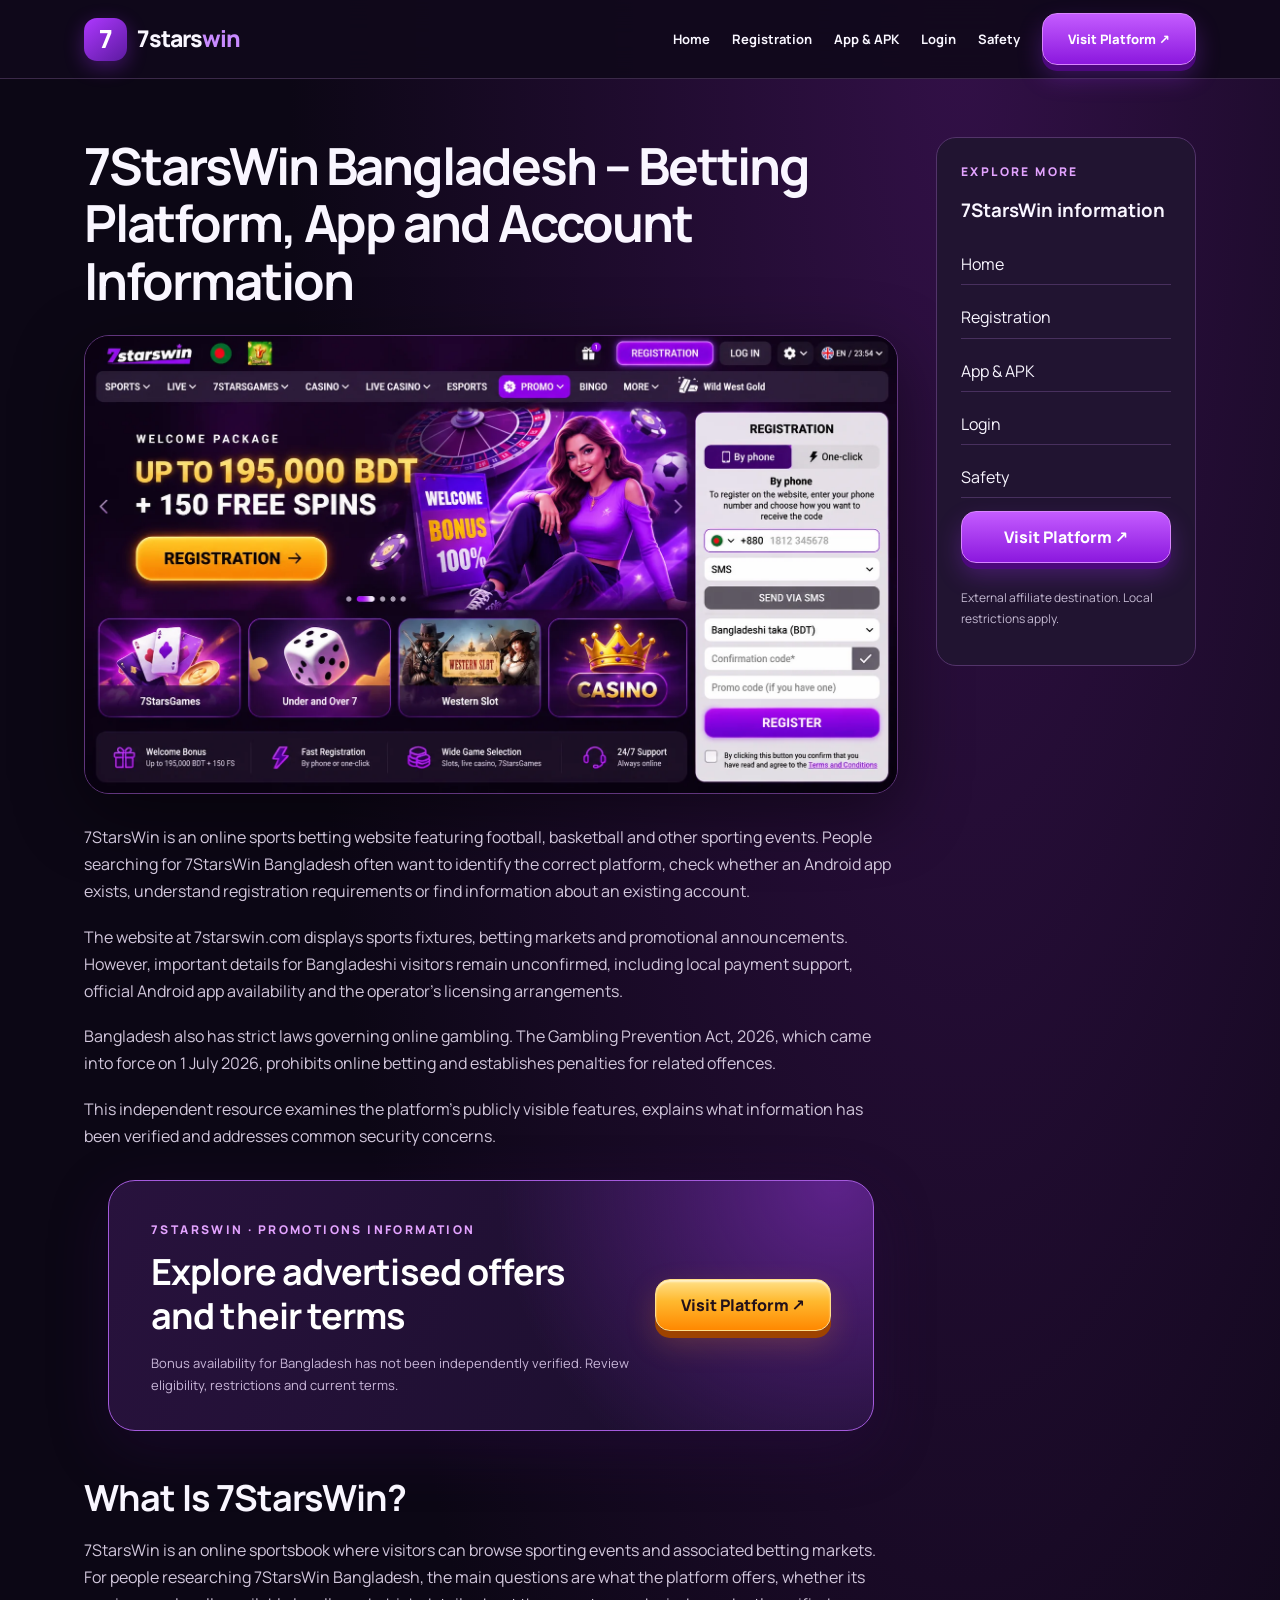
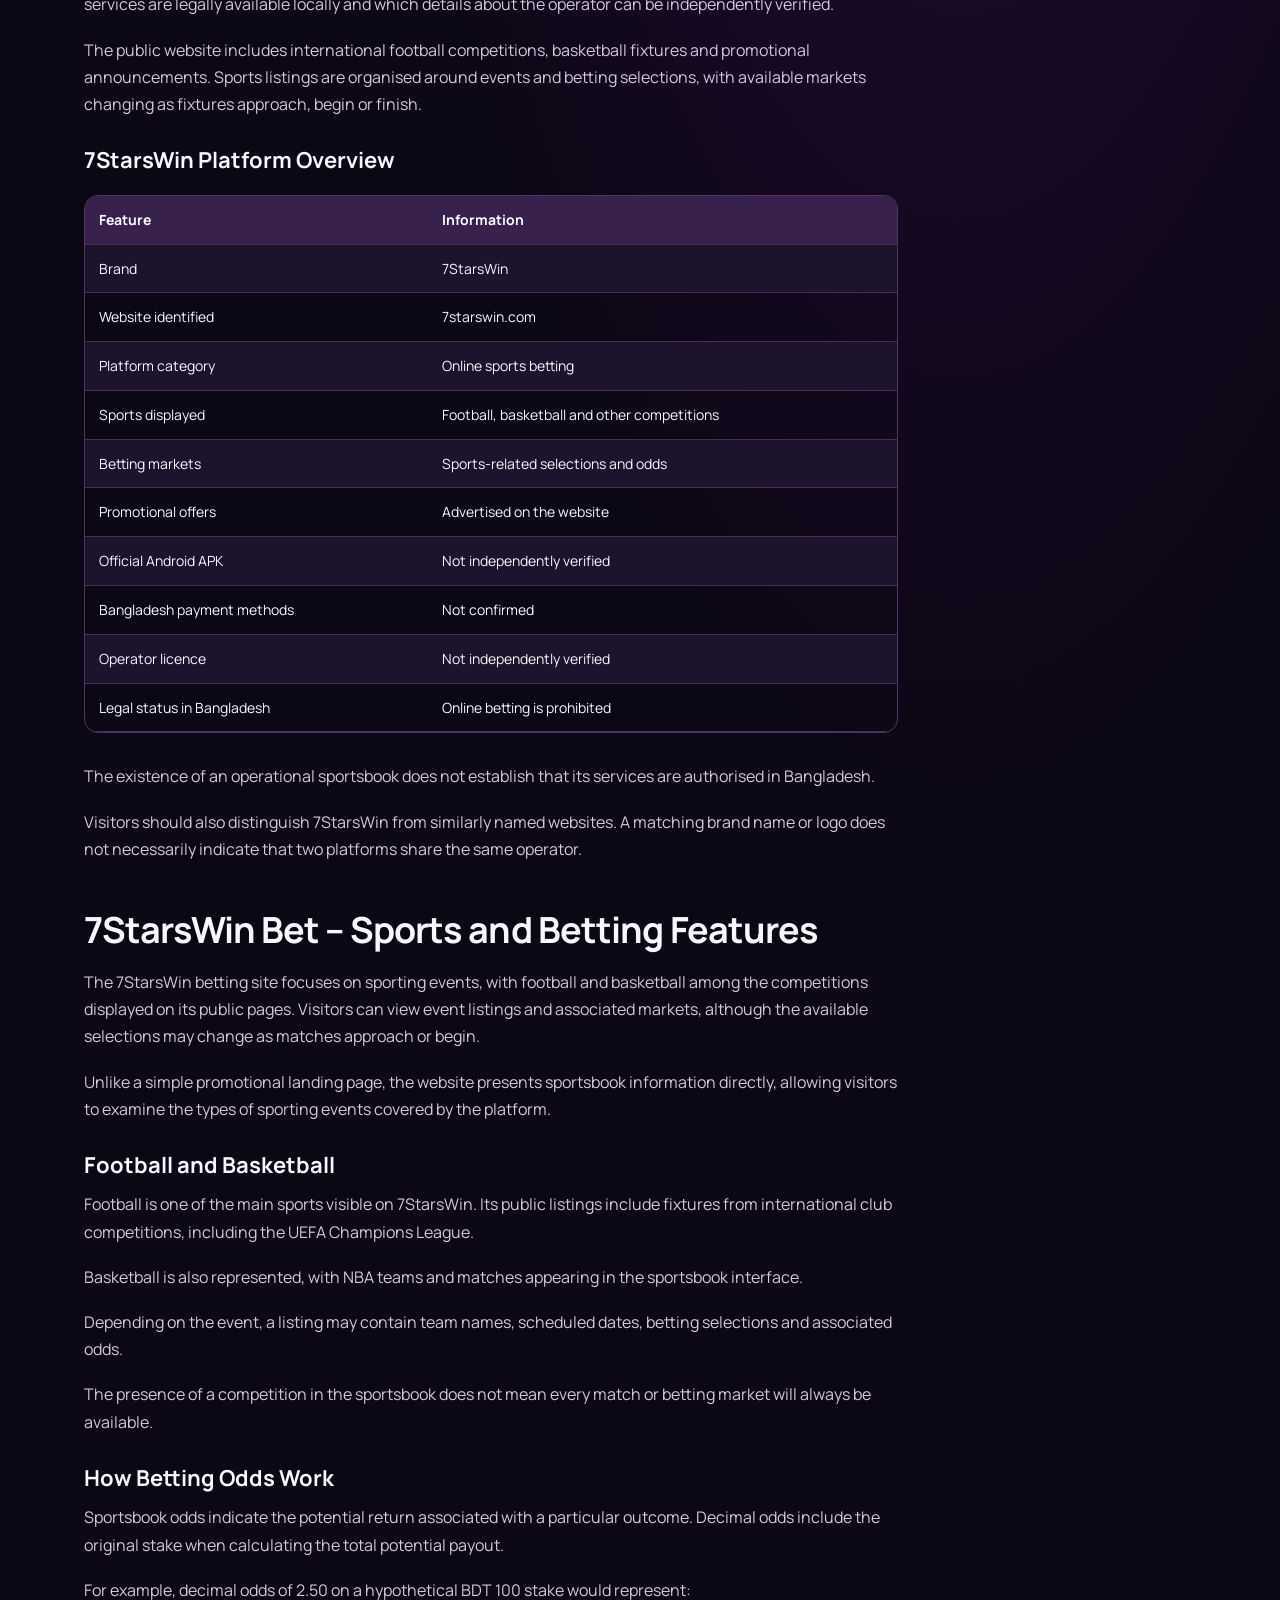
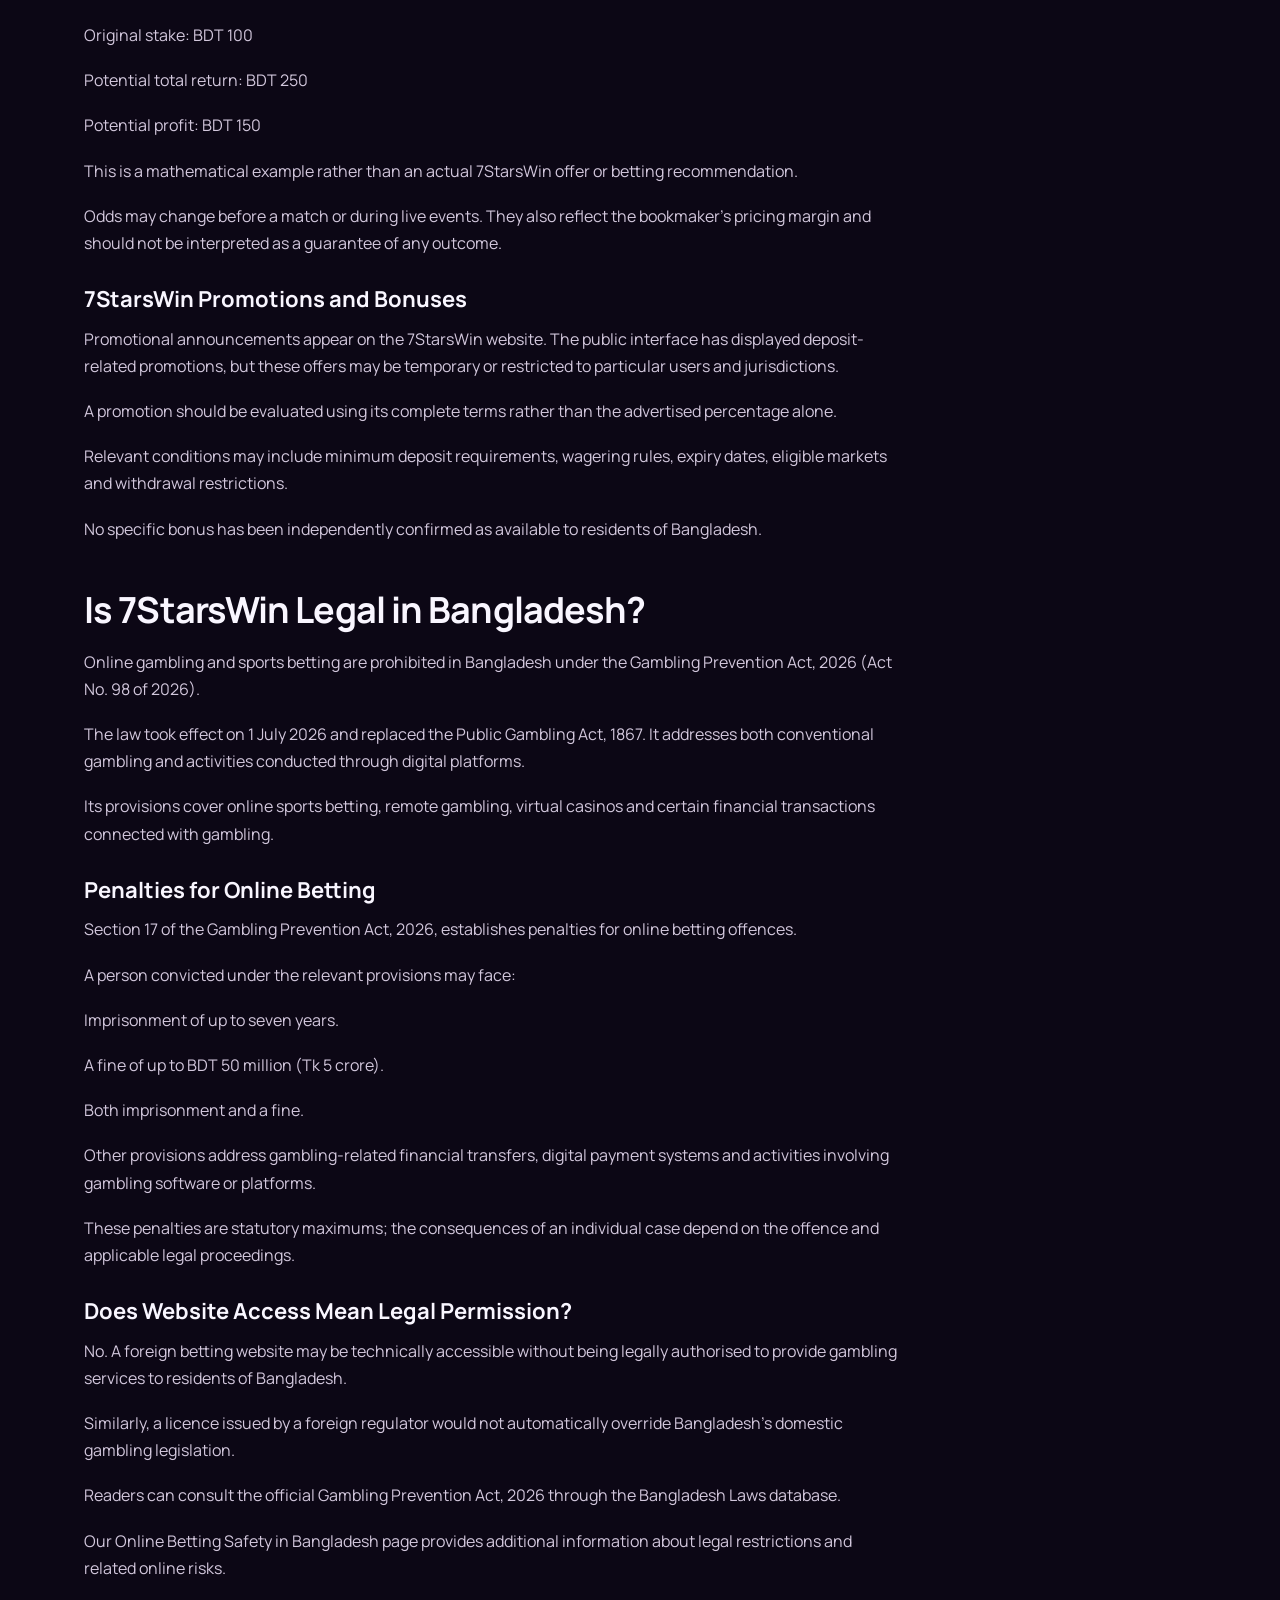
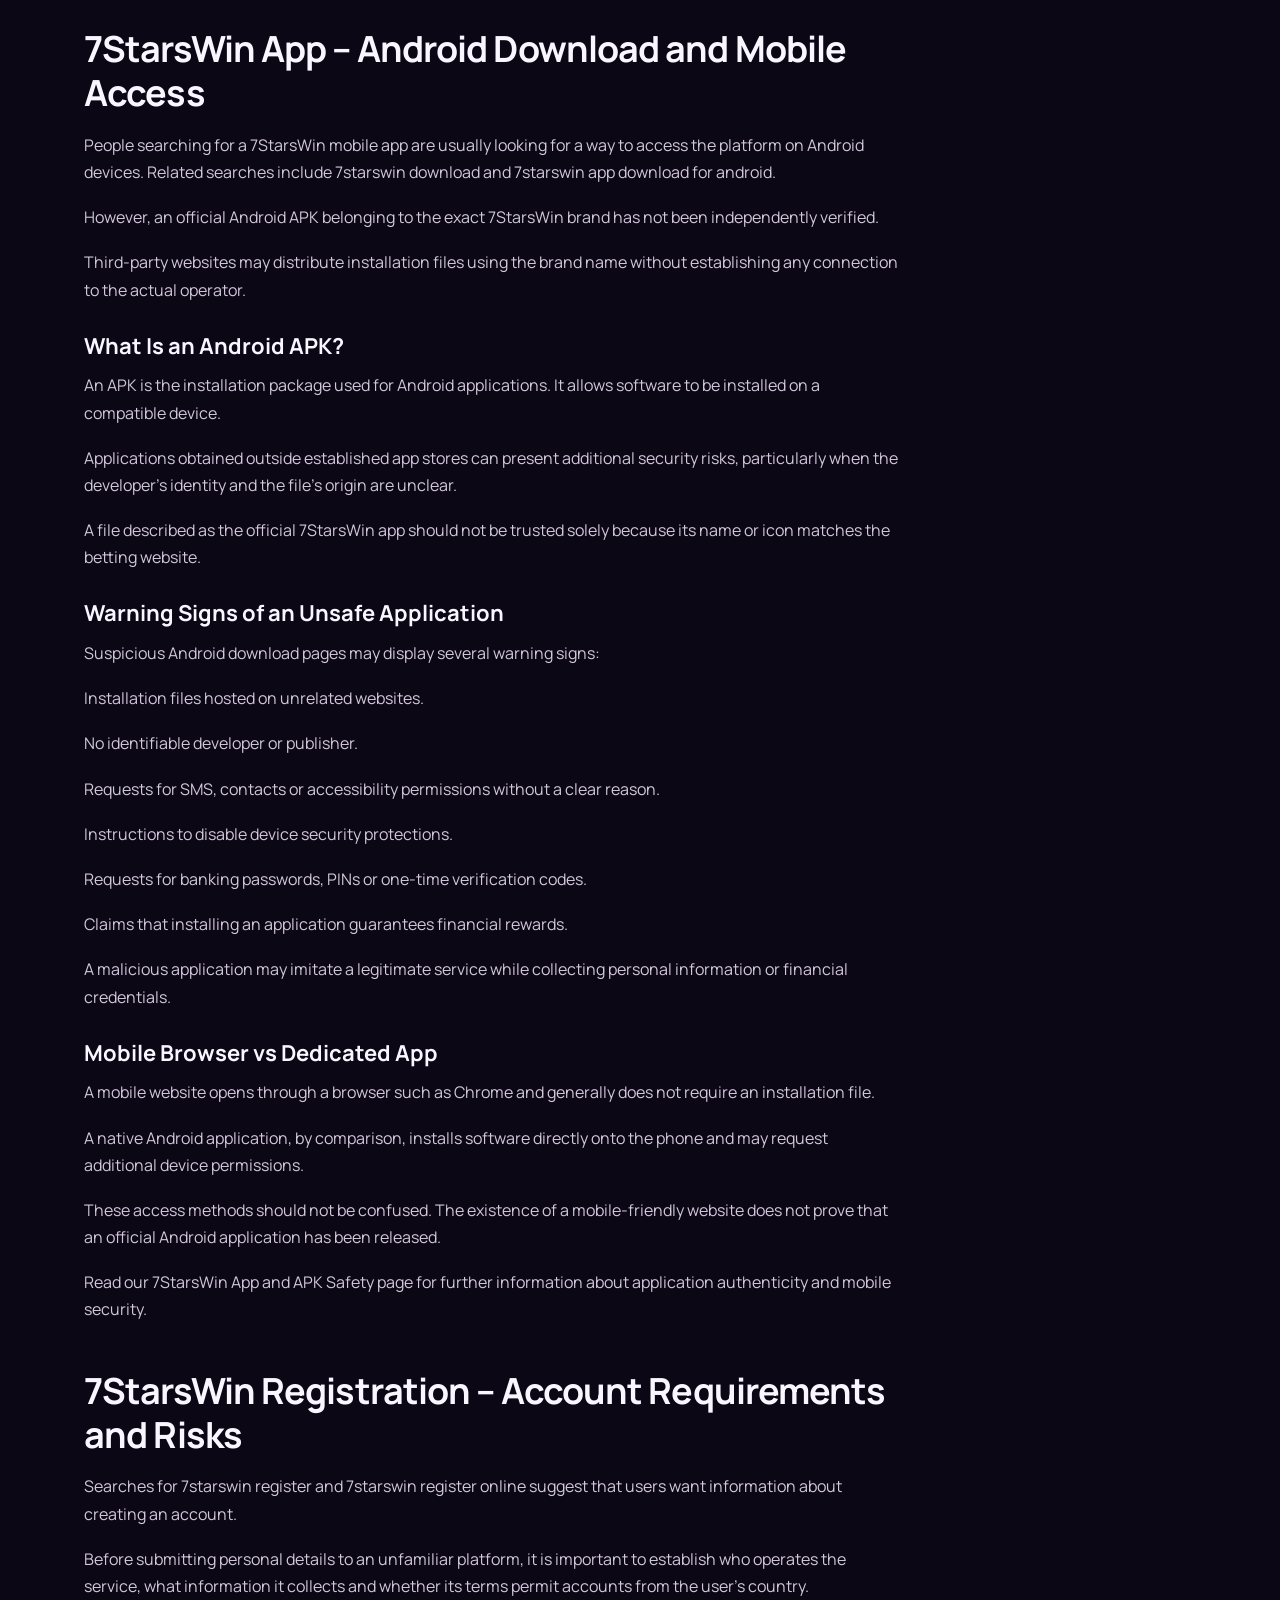
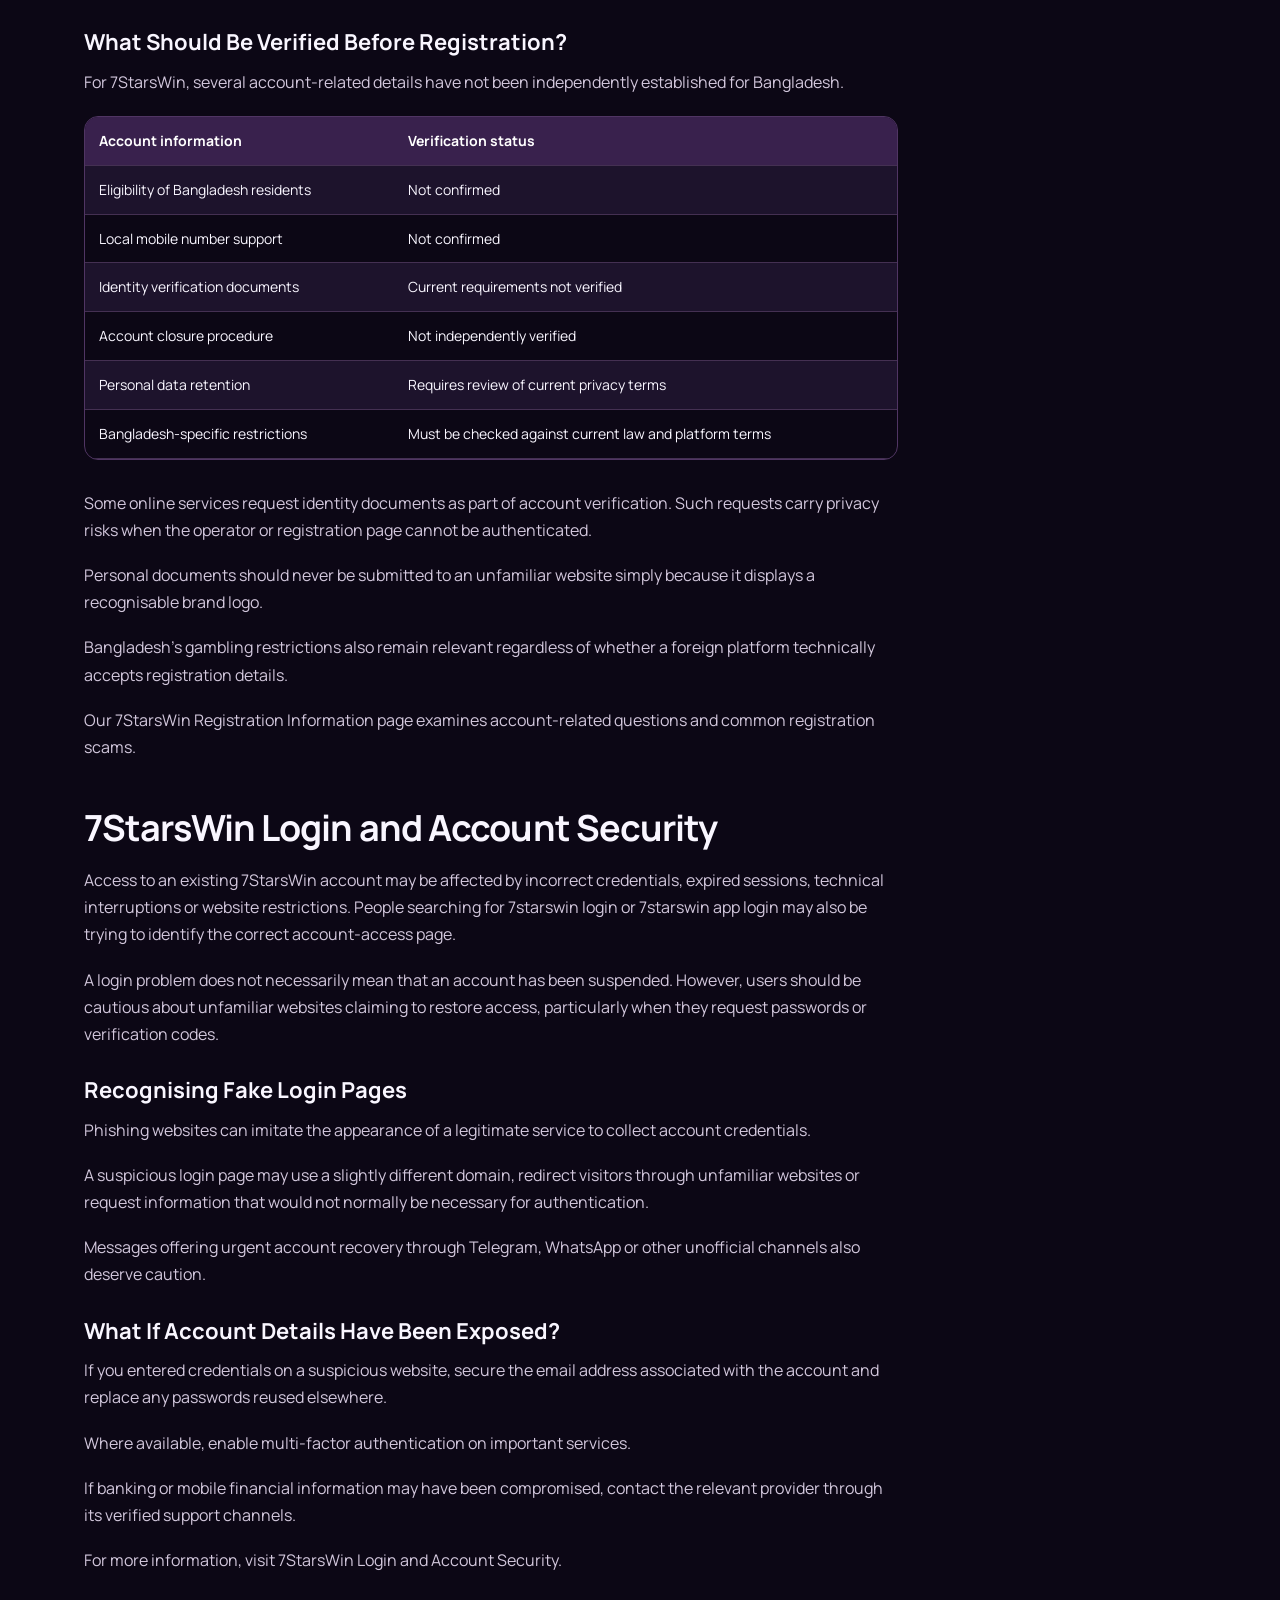
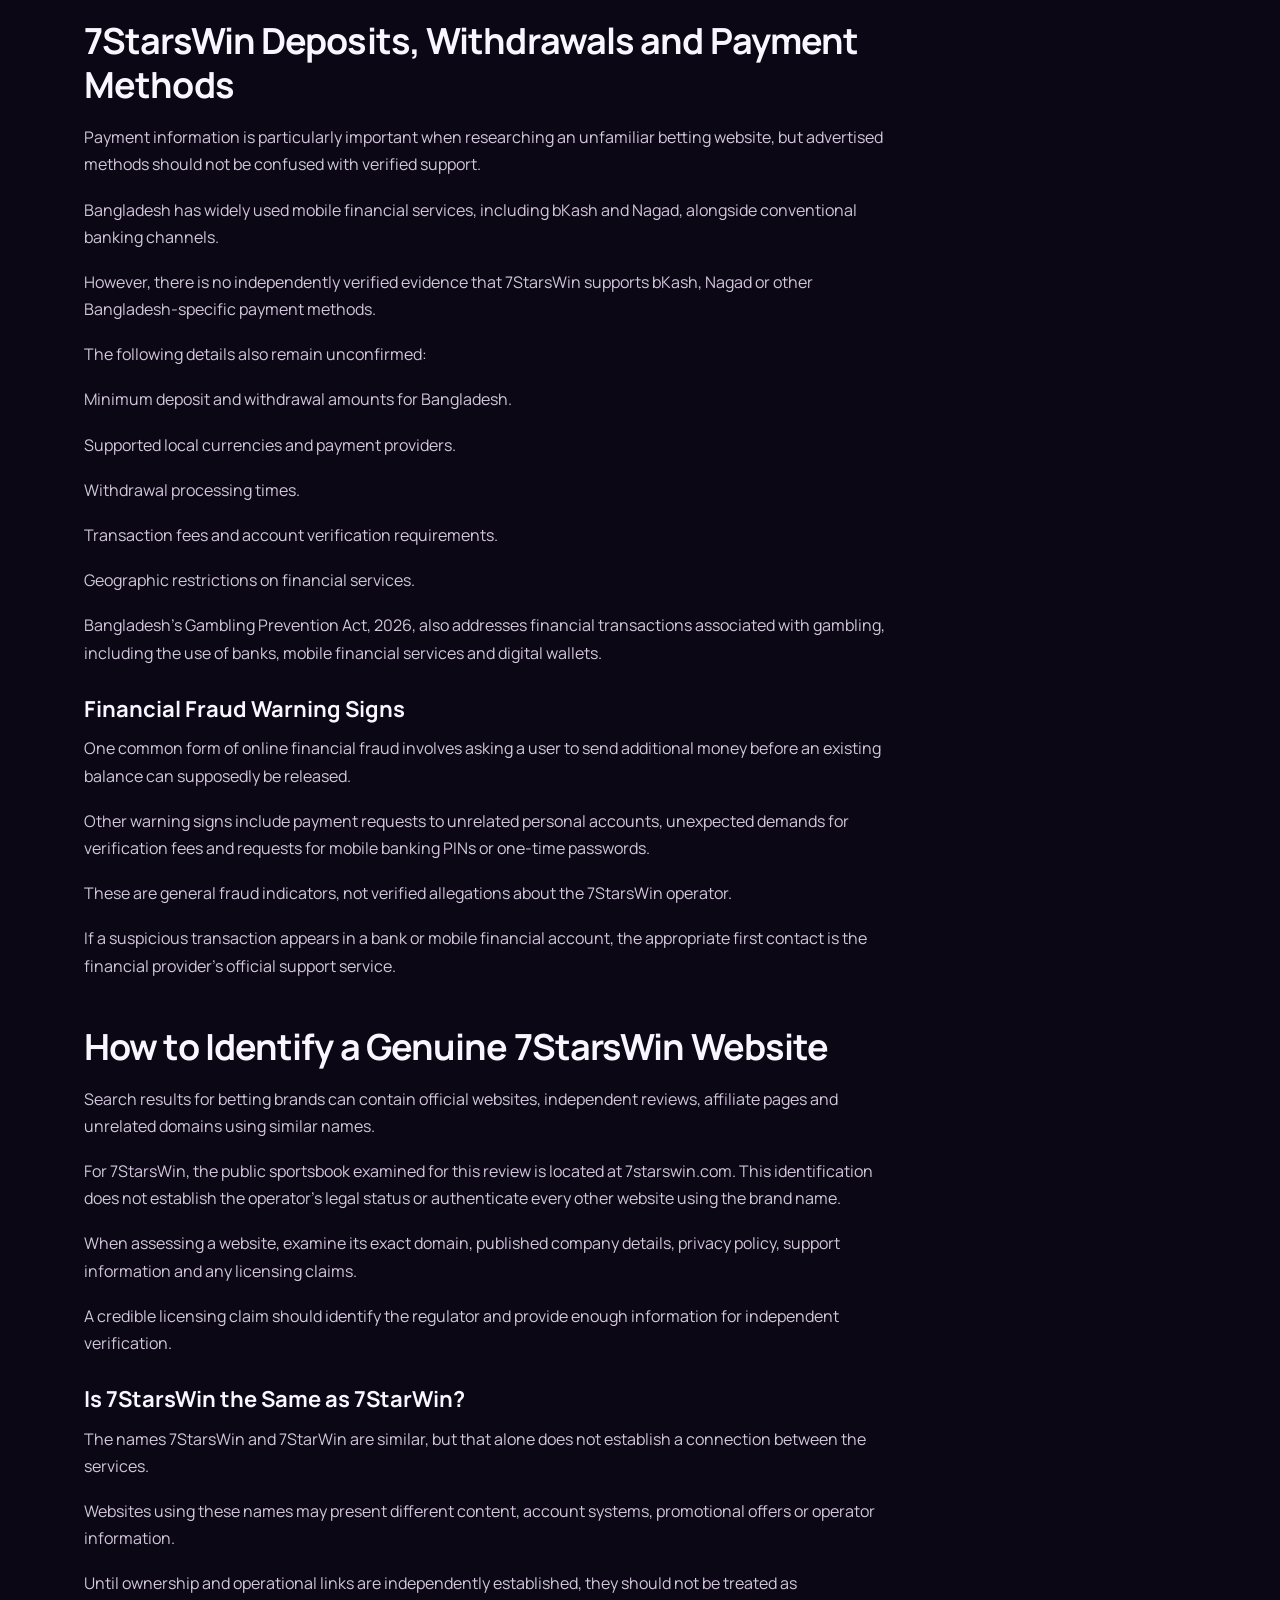
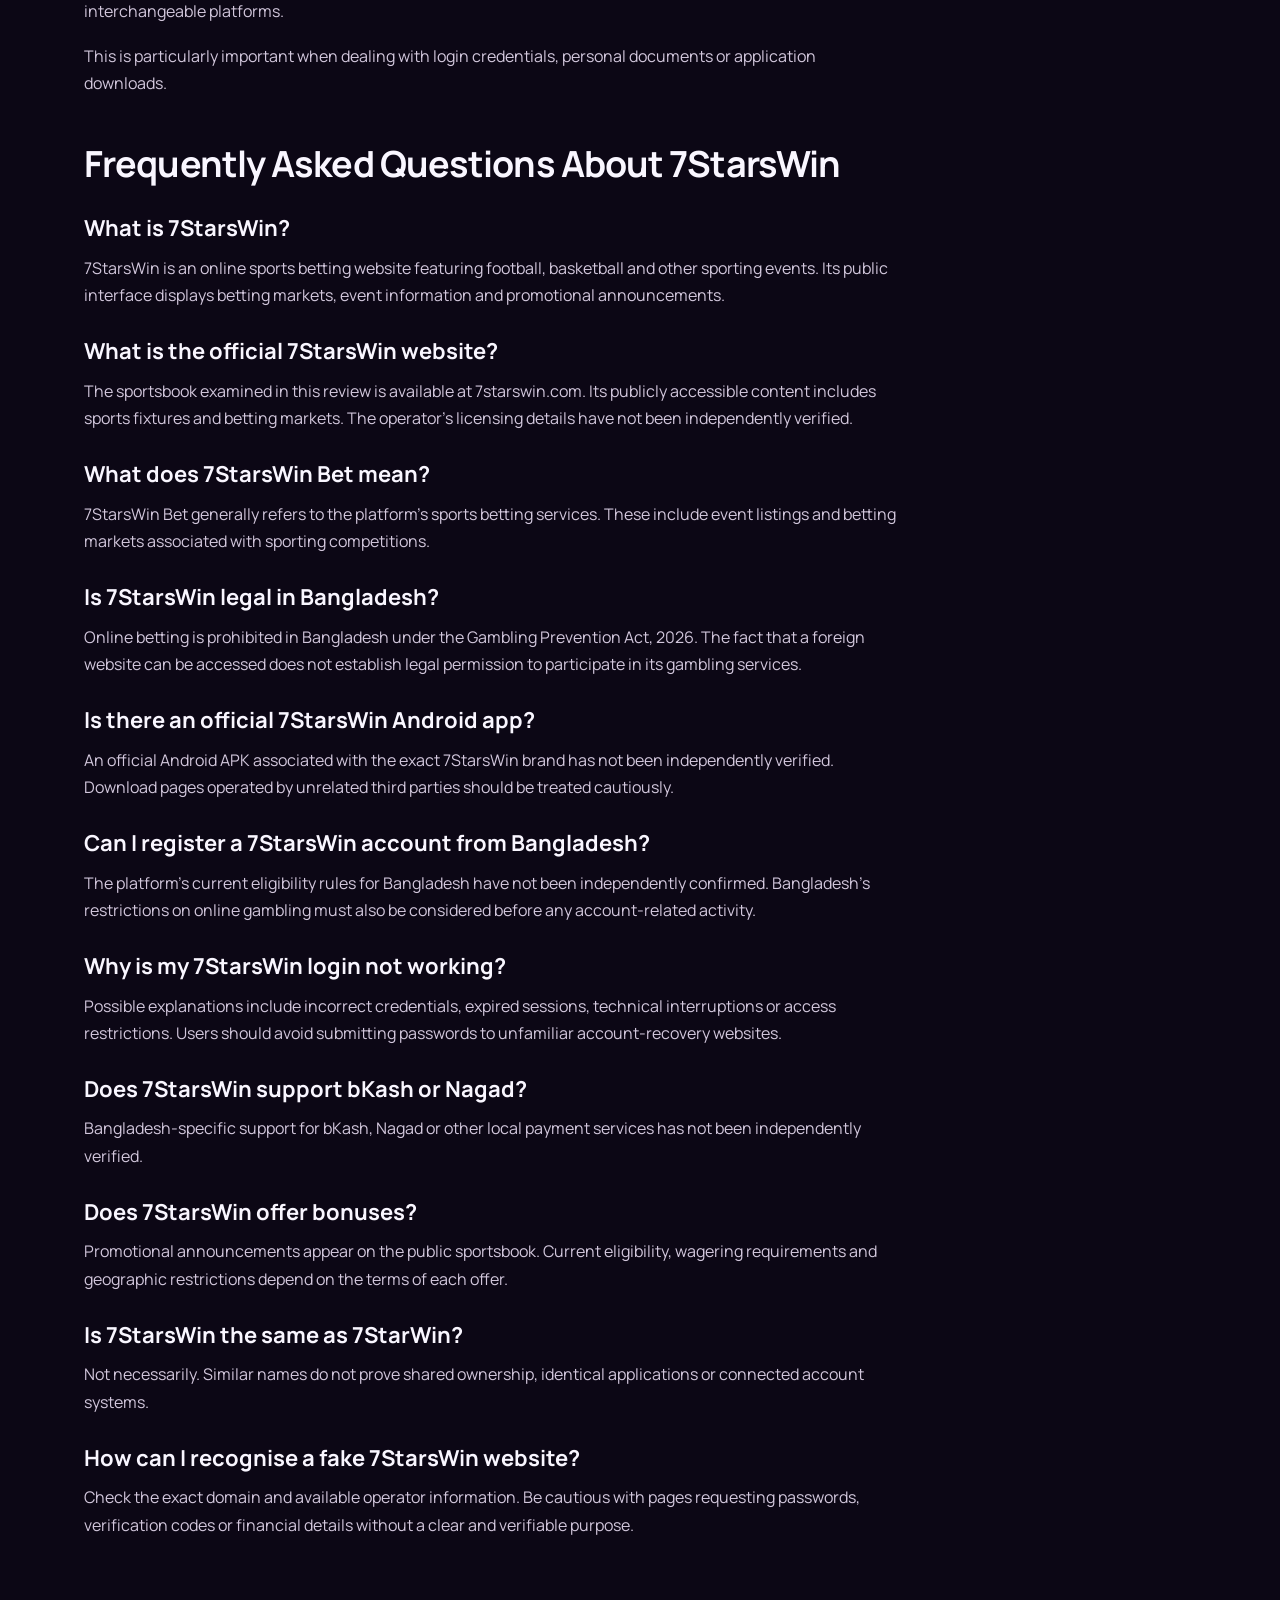
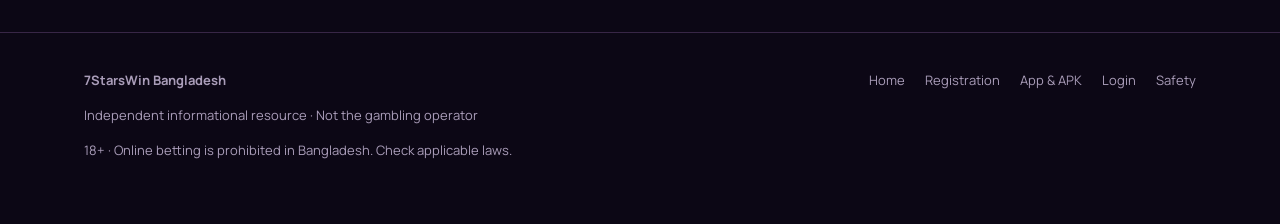
==== index.html @ 56fdc1f8 "Initial deploy 7stars-win.org" ====
<!DOCTYPE html>
<html lang="en-BD"><head><meta charset="utf-8"/><meta content="width=device-width, initial-scale=1" name="viewport"/><title>7StarsWin Bangladesh – Betting Site, App, Login &amp; Safety</title><meta content="Explore 7StarsWin Bangladesh: sports betting features, Android app information, registration, login security, payment questions and local gambling laws." name="description"/><meta content="0uFd1ElsjOmUGyEy8n8kmBEcoYsldbgc4CepQYdx-HI" name="google-site-verification"/><link href="https://7stars-win.org/" rel="canonical"/><meta content="7StarsWin Bangladesh – Betting Site, App, Login &amp; Safety" property="og:title"/><meta content="Explore 7StarsWin Bangladesh: sports betting features, Android app information, registration, login security, payment questions and local gambling laws." property="og:description"/><meta content="https://7stars-win.org/" property="og:url"/><meta content="website" property="og:type"/><meta content="#130a20" name="theme-color"/><link href="/assets/favicon.svg" rel="icon" type="image/svg+xml"/><link href="/assets/styles.css" rel="stylesheet"/><script defer="" src="/assets/app.js"></script></head><body><header class="site-header"><div class="wrap nav"><a aria-label="7StarsWin Bangladesh home" class="brand" href="/"><span class="brand-mark">7</span><span>7stars<span>win</span></span></a><button aria-expanded="false" aria-label="Open navigation" class="menu-toggle" type="button">☰</button><nav aria-label="Main navigation" class="navlinks"><a href="/">Home</a><a href="/register/">Registration</a><a href="/app/">App &amp; APK</a><a href="/login/">Login</a><a href="/safety/">Safety</a><a class="btn btn-purple" href="/visit-7stars/" rel="nofollow sponsored">Visit Platform ↗</a></nav></div></header><main><div class="wrap article-layout"><article class="article-content"><h1>7StarsWin Bangladesh – Betting Platform, App and Account Information</h1><figure class="preview article-preview"><img alt="7StarsWin sportsbook interface with game categories and Bangladesh registration panel" loading="lazy" src="/assets/platform-preview.webp"/></figure><p>7StarsWin is an online sports betting website featuring football, basketball and other sporting events. People searching for 7StarsWin Bangladesh often want to identify the correct platform, check whether an Android app exists, understand registration requirements or find information about an existing account.</p><p>The website at 7starswin.com displays sports fixtures, betting markets and promotional announcements. However, important details for Bangladeshi visitors remain unconfirmed, including local payment support, official Android app availability and the operator's licensing arrangements.</p><p>Bangladesh also has strict laws governing online gambling. The Gambling Prevention Act, 2026, which came into force on 1 July 2026, prohibits online betting and establishes penalties for related offences.</p><p>This independent resource examines the platform's publicly visible features, explains what information has been verified and addresses common security concerns.</p><section class="wrap"><div class="bonus"><div class="bonus-grid"><div><span class="eyebrow">7StarsWin · Promotions information</span><h2>Explore advertised offers and their terms</h2><p class="small">Bonus availability for Bangladesh has not been independently verified. Review eligibility, restrictions and current terms.</p></div><a class="btn" href="/visit-7stars/" rel="nofollow sponsored">Visit Platform ↗</a></div></div></section><h2>What Is 7StarsWin?</h2><p>7StarsWin is an online sportsbook where visitors can browse sporting events and associated betting markets. For people researching 7StarsWin Bangladesh, the main questions are what the platform offers, whether its services are legally available locally and which details about the operator can be independently verified.</p><p>The public website includes international football competitions, basketball fixtures and promotional announcements. Sports listings are organised around events and betting selections, with available markets changing as fixtures approach, begin or finish.</p><h3>7StarsWin Platform Overview</h3><div class="table-scroll"><table><tr><th>Feature</th><th>Information</th></tr><tr><td>Brand</td><td>7StarsWin</td></tr><tr><td>Website identified</td><td>7starswin.com</td></tr><tr><td>Platform category</td><td>Online sports betting</td></tr><tr><td>Sports displayed</td><td>Football, basketball and other competitions</td></tr><tr><td>Betting markets</td><td>Sports-related selections and odds</td></tr><tr><td>Promotional offers</td><td>Advertised on the website</td></tr><tr><td>Official Android APK</td><td>Not independently verified</td></tr><tr><td>Bangladesh payment methods</td><td>Not confirmed</td></tr><tr><td>Operator licence</td><td>Not independently verified</td></tr><tr><td>Legal status in Bangladesh</td><td>Online betting is prohibited</td></tr></table></div><p>The existence of an operational sportsbook does not establish that its services are authorised in Bangladesh.</p><p>Visitors should also distinguish 7StarsWin from similarly named websites. A matching brand name or logo does not necessarily indicate that two platforms share the same operator.</p><h2>7StarsWin Bet – Sports and Betting Features</h2><p>The 7StarsWin betting site focuses on sporting events, with football and basketball among the competitions displayed on its public pages. Visitors can view event listings and associated markets, although the available selections may change as matches approach or begin.</p><p>Unlike a simple promotional landing page, the website presents sportsbook information directly, allowing visitors to examine the types of sporting events covered by the platform.</p><h3>Football and Basketball</h3><p>Football is one of the main sports visible on 7StarsWin. Its public listings include fixtures from international club competitions, including the UEFA Champions League.</p><p>Basketball is also represented, with NBA teams and matches appearing in the sportsbook interface.</p><p>Depending on the event, a listing may contain team names, scheduled dates, betting selections and associated odds.</p><p>The presence of a competition in the sportsbook does not mean every match or betting market will always be available.</p><h3>How Betting Odds Work</h3><p>Sportsbook odds indicate the potential return associated with a particular outcome. Decimal odds include the original stake when calculating the total potential payout.</p><p>For example, decimal odds of 2.50 on a hypothetical BDT 100 stake would represent:</p><p>Original stake: BDT 100</p><p>Potential total return: BDT 250</p><p>Potential profit: BDT 150</p><p>This is a mathematical example rather than an actual 7StarsWin offer or betting recommendation.</p><p>Odds may change before a match or during live events. They also reflect the bookmaker's pricing margin and should not be interpreted as a guarantee of any outcome.</p><h3>7StarsWin Promotions and Bonuses</h3><p>Promotional announcements appear on the 7StarsWin website. The public interface has displayed deposit-related promotions, but these offers may be temporary or restricted to particular users and jurisdictions.</p><p>A promotion should be evaluated using its complete terms rather than the advertised percentage alone.</p><p>Relevant conditions may include minimum deposit requirements, wagering rules, expiry dates, eligible markets and withdrawal restrictions.</p><p>No specific bonus has been independently confirmed as available to residents of Bangladesh.</p><h2>Is 7StarsWin Legal in Bangladesh?</h2><p>Online gambling and sports betting are prohibited in Bangladesh under the Gambling Prevention Act, 2026 (Act No. 98 of 2026).</p><p>The law took effect on 1 July 2026 and replaced the Public Gambling Act, 1867. It addresses both conventional gambling and activities conducted through digital platforms.</p><p>Its provisions cover online sports betting, remote gambling, virtual casinos and certain financial transactions connected with gambling.</p><h3>Penalties for Online Betting</h3><p>Section 17 of the Gambling Prevention Act, 2026, establishes penalties for online betting offences.</p><p>A person convicted under the relevant provisions may face:</p><p>Imprisonment of up to seven years.</p><p>A fine of up to BDT 50 million (Tk 5 crore).</p><p>Both imprisonment and a fine.</p><p>Other provisions address gambling-related financial transfers, digital payment systems and activities involving gambling software or platforms.</p><p>These penalties are statutory maximums; the consequences of an individual case depend on the offence and applicable legal proceedings.</p><h3>Does Website Access Mean Legal Permission?</h3><p>No. A foreign betting website may be technically accessible without being legally authorised to provide gambling services to residents of Bangladesh.</p><p>Similarly, a licence issued by a foreign regulator would not automatically override Bangladesh's domestic gambling legislation.</p><p>Readers can consult the official Gambling Prevention Act, 2026 through the Bangladesh Laws database.</p><p>Our Online Betting Safety in Bangladesh page provides additional information about legal restrictions and related online risks.</p><h2>7StarsWin App – Android Download and Mobile Access</h2><p>People searching for a 7StarsWin mobile app are usually looking for a way to access the platform on Android devices. Related searches include 7starswin download and 7starswin app download for android.</p><p>However, an official Android APK belonging to the exact 7StarsWin brand has not been independently verified.</p><p>Third-party websites may distribute installation files using the brand name without establishing any connection to the actual operator.</p><h3>What Is an Android APK?</h3><p>An APK is the installation package used for Android applications. It allows software to be installed on a compatible device.</p><p>Applications obtained outside established app stores can present additional security risks, particularly when the developer's identity and the file's origin are unclear.</p><p>A file described as the official 7StarsWin app should not be trusted solely because its name or icon matches the betting website.</p><h3>Warning Signs of an Unsafe Application</h3><p>Suspicious Android download pages may display several warning signs:</p><p>Installation files hosted on unrelated websites.</p><p>No identifiable developer or publisher.</p><p>Requests for SMS, contacts or accessibility permissions without a clear reason.</p><p>Instructions to disable device security protections.</p><p>Requests for banking passwords, PINs or one-time verification codes.</p><p>Claims that installing an application guarantees financial rewards.</p><p>A malicious application may imitate a legitimate service while collecting personal information or financial credentials.</p><h3>Mobile Browser vs Dedicated App</h3><p>A mobile website opens through a browser such as Chrome and generally does not require an installation file.</p><p>A native Android application, by comparison, installs software directly onto the phone and may request additional device permissions.</p><p>These access methods should not be confused. The existence of a mobile-friendly website does not prove that an official Android application has been released.</p><p>Read our 7StarsWin App and APK Safety page for further information about application authenticity and mobile security.</p><h2>7StarsWin Registration – Account Requirements and Risks</h2><p>Searches for 7starswin register and 7starswin register online suggest that users want information about creating an account.</p><p>Before submitting personal details to an unfamiliar platform, it is important to establish who operates the service, what information it collects and whether its terms permit accounts from the user's country.</p><h3>What Should Be Verified Before Registration?</h3><p>For 7StarsWin, several account-related details have not been independently established for Bangladesh.</p><div class="table-scroll"><table><tr><th>Account information</th><th>Verification status</th></tr><tr><td>Eligibility of Bangladesh residents</td><td>Not confirmed</td></tr><tr><td>Local mobile number support</td><td>Not confirmed</td></tr><tr><td>Identity verification documents</td><td>Current requirements not verified</td></tr><tr><td>Account closure procedure</td><td>Not independently verified</td></tr><tr><td>Personal data retention</td><td>Requires review of current privacy terms</td></tr><tr><td>Bangladesh-specific restrictions</td><td>Must be checked against current law and platform terms</td></tr></table></div><p>Some online services request identity documents as part of account verification. Such requests carry privacy risks when the operator or registration page cannot be authenticated.</p><p>Personal documents should never be submitted to an unfamiliar website simply because it displays a recognisable brand logo.</p><p>Bangladesh's gambling restrictions also remain relevant regardless of whether a foreign platform technically accepts registration details.</p><p>Our 7StarsWin Registration Information page examines account-related questions and common registration scams.</p><h2>7StarsWin Login and Account Security</h2><p>Access to an existing 7StarsWin account may be affected by incorrect credentials, expired sessions, technical interruptions or website restrictions. People searching for 7starswin login or 7starswin app login may also be trying to identify the correct account-access page.</p><p>A login problem does not necessarily mean that an account has been suspended. However, users should be cautious about unfamiliar websites claiming to restore access, particularly when they request passwords or verification codes.</p><h3>Recognising Fake Login Pages</h3><p>Phishing websites can imitate the appearance of a legitimate service to collect account credentials.</p><p>A suspicious login page may use a slightly different domain, redirect visitors through unfamiliar websites or request information that would not normally be necessary for authentication.</p><p>Messages offering urgent account recovery through Telegram, WhatsApp or other unofficial channels also deserve caution.</p><h3>What If Account Details Have Been Exposed?</h3><p>If you entered credentials on a suspicious website, secure the email address associated with the account and replace any passwords reused elsewhere.</p><p>Where available, enable multi-factor authentication on important services.</p><p>If banking or mobile financial information may have been compromised, contact the relevant provider through its verified support channels.</p><p>For more information, visit 7StarsWin Login and Account Security.</p><h2>7StarsWin Deposits, Withdrawals and Payment Methods</h2><p>Payment information is particularly important when researching an unfamiliar betting website, but advertised methods should not be confused with verified support.</p><p>Bangladesh has widely used mobile financial services, including bKash and Nagad, alongside conventional banking channels.</p><p>However, there is no independently verified evidence that 7StarsWin supports bKash, Nagad or other Bangladesh-specific payment methods.</p><p>The following details also remain unconfirmed:</p><p>Minimum deposit and withdrawal amounts for Bangladesh.</p><p>Supported local currencies and payment providers.</p><p>Withdrawal processing times.</p><p>Transaction fees and account verification requirements.</p><p>Geographic restrictions on financial services.</p><p>Bangladesh's Gambling Prevention Act, 2026, also addresses financial transactions associated with gambling, including the use of banks, mobile financial services and digital wallets.</p><h3>Financial Fraud Warning Signs</h3><p>One common form of online financial fraud involves asking a user to send additional money before an existing balance can supposedly be released.</p><p>Other warning signs include payment requests to unrelated personal accounts, unexpected demands for verification fees and requests for mobile banking PINs or one-time passwords.</p><p>These are general fraud indicators, not verified allegations about the 7StarsWin operator.</p><p>If a suspicious transaction appears in a bank or mobile financial account, the appropriate first contact is the financial provider's official support service.</p><h2>How to Identify a Genuine 7StarsWin Website</h2><p>Search results for betting brands can contain official websites, independent reviews, affiliate pages and unrelated domains using similar names.</p><p>For 7StarsWin, the public sportsbook examined for this review is located at 7starswin.com. This identification does not establish the operator's legal status or authenticate every other website using the brand name.</p><p>When assessing a website, examine its exact domain, published company details, privacy policy, support information and any licensing claims.</p><p>A credible licensing claim should identify the regulator and provide enough information for independent verification.</p><h3>Is 7StarsWin the Same as 7StarWin?</h3><p>The names 7StarsWin and 7StarWin are similar, but that alone does not establish a connection between the services.</p><p>Websites using these names may present different content, account systems, promotional offers or operator information.</p><p>Until ownership and operational links are independently established, they should not be treated as interchangeable platforms.</p><p>This is particularly important when dealing with login credentials, personal documents or application downloads.</p><h2>Frequently Asked Questions About 7StarsWin</h2><h3>What is 7StarsWin?</h3><p>7StarsWin is an online sports betting website featuring football, basketball and other sporting events. Its public interface displays betting markets, event information and promotional announcements.</p><h3>What is the official 7StarsWin website?</h3><p>The sportsbook examined in this review is available at 7starswin.com. Its publicly accessible content includes sports fixtures and betting markets. The operator's licensing details have not been independently verified.</p><h3>What does 7StarsWin Bet mean?</h3><p>7StarsWin Bet generally refers to the platform's sports betting services. These include event listings and betting markets associated with sporting competitions.</p><h3>Is 7StarsWin legal in Bangladesh?</h3><p>Online betting is prohibited in Bangladesh under the Gambling Prevention Act, 2026. The fact that a foreign website can be accessed does not establish legal permission to participate in its gambling services.</p><h3>Is there an official 7StarsWin Android app?</h3><p>An official Android APK associated with the exact 7StarsWin brand has not been independently verified. Download pages operated by unrelated third parties should be treated cautiously.</p><h3>Can I register a 7StarsWin account from Bangladesh?</h3><p>The platform's current eligibility rules for Bangladesh have not been independently confirmed. Bangladesh's restrictions on online gambling must also be considered before any account-related activity.</p><h3>Why is my 7StarsWin login not working?</h3><p>Possible explanations include incorrect credentials, expired sessions, technical interruptions or access restrictions. Users should avoid submitting passwords to unfamiliar account-recovery websites.</p><h3>Does 7StarsWin support bKash or Nagad?</h3><p>Bangladesh-specific support for bKash, Nagad or other local payment services has not been independently verified.</p><h3>Does 7StarsWin offer bonuses?</h3><p>Promotional announcements appear on the public sportsbook. Current eligibility, wagering requirements and geographic restrictions depend on the terms of each offer.</p><h3>Is 7StarsWin the same as 7StarWin?</h3><p>Not necessarily. Similar names do not prove shared ownership, identical applications or connected account systems.</p><h3>How can I recognise a fake 7StarsWin website?</h3><p>Check the exact domain and available operator information. Be cautious with pages requesting passwords, verification codes or financial details without a clear and verifiable purpose.</p></article><aside class="article-aside"><span class="eyebrow">Explore more</span><h3>7StarsWin information</h3><a href="/">Home</a><a href="/register/">Registration</a><a href="/app/">App &amp; APK</a><a href="/login/">Login</a><a href="/safety/">Safety</a><a class="btn btn-purple" href="/visit-7stars/" rel="nofollow sponsored">Visit Platform ↗</a><p>External affiliate destination. Local restrictions apply.</p></aside></div></main><footer class="footer"><div class="wrap footer-flex"><div><strong>7StarsWin Bangladesh</strong><p>Independent informational resource · Not the gambling operator</p><p>18+ · Online betting is prohibited in Bangladesh. Check applicable laws.</p></div><nav aria-label="Footer navigation" class="footer-links"><a href="/">Home</a><a href="/register/">Registration</a><a href="/app/">App &amp; APK</a><a href="/login/">Login</a><a href="/safety/">Safety</a></nav></div></footer></body></html>
---- assets/styles.css ----
@import url('https://fonts.googleapis.com/css2?family=Manrope:wght@400;500;600;700;800&display=swap');
:root{color-scheme:dark;--bg:#0c0715;--panel:#1b112c;--panel2:#241638;--purple:#a531f5;--gold:#ffca65;--text:#f9f6ff;--muted:#c4b9d2;--line:#473159}*{box-sizing:border-box}html{scroll-behavior:smooth}body{margin:0;background:radial-gradient(ellipse 75% 30% at 75% 0,#321047 0,transparent 70%),var(--bg);color:var(--text);font:16px/1.7 Manrope,system-ui,sans-serif}a{color:inherit;text-decoration:none}img{max-width:100%;height:auto}button{font:inherit} .wrap{max-width:1160px;margin:auto;padding:0 24px}.site-header{position:sticky;top:0;z-index:30;background:#10091beF;backdrop-filter:blur(16px);border-bottom:1px solid #3b2949}.nav{display:flex;align-items:center;justify-content:space-between;gap:20px;min-height:78px}.brand{display:flex;align-items:center;gap:10px;font-weight:800;font-size:23px;letter-spacing:-1px}.brand-mark{display:grid;place-items:center;width:43px;height:43px;border-radius:13px;background:linear-gradient(140deg,#ae38ff,#5c1aa0);color:white;font-weight:900;font-size:25px;box-shadow:0 6px 20px #a42eff55}.brand span span{color:#c88aff}.navlinks{display:flex;align-items:center;gap:22px;font-weight:700;font-size:13px}.navlinks a:not(.btn):hover{color:#e2afff}.btn{display:inline-flex;align-items:center;justify-content:center;text-align:center;gap:10px;min-height:52px;padding:13px 25px;border-radius:15px;font-weight:800;line-height:1.25;border:1px solid #ffdf89;background:linear-gradient(180deg,#ffe18a 0%,#ffb92f 42%,#ff8800 100%);color:#23111a;box-shadow:0 7px 0 #9e4300,0 12px 30px #ff9b1b38,inset 0 2px 2px #fff8;transition:transform .15s,box-shadow .15s}.btn:hover{transform:translateY(-2px);box-shadow:0 9px 0 #9e4300,0 17px 34px #ff9b1b55}.btn:active{transform:translateY(4px);box-shadow:0 3px 0 #9e4300}.btn-purple{color:white;border-color:#d885ff;background:linear-gradient(180deg,#c45cff,#8b18de);box-shadow:0 6px 0 #4c087d,0 12px 25px #a735ff4a}.btn-purple:hover{box-shadow:0 8px 0 #4c087d,0 15px 30px #a735ff66}.menu-toggle{display:none;background:#29183b;border:1px solid #6d4784;color:white;border-radius:12px;padding:9px 15px}.hero{padding:70px 0 40px}.hero-grid{display:grid;grid-template-columns:1.06fr .94fr;gap:34px;align-items:center}.eyebrow{text-transform:uppercase;letter-spacing:.2em;font-size:12px;font-weight:800;color:#e3a3ff}.hero h1{font-size:clamp(42px,5vw,72px);line-height:1.09;letter-spacing:-.055em;margin:15px 0 24px}.gradient{background:linear-gradient(95deg,#f9b7ff,#d280ff,#ffd078);color:transparent;background-clip:text}.lead{color:#d5c9e0;font-size:18px;max-width:610px}.hero-actions{display:flex;gap:18px;align-items:center;flex-wrap:wrap;margin:30px 0}.hero-visual{position:relative;min-height:400px;border:1px solid #6a327d;border-radius:30px;overflow:hidden;background:radial-gradient(circle at 65% 40%,#9031d9,#291139 65%,#130a22);box-shadow:0 24px 90px #a629f024}.hero-visual:before{content:'✦';position:absolute;font-size:250px;line-height:1;color:#f1a8ff18;right:10px;top:0}.hero-art{position:absolute;inset:0;display:flex;align-items:center;justify-content:center;flex-direction:column;gap:15px;text-align:center}.hero-art .seven{font-size:170px;line-height:1;font-weight:900;color:#fff;text-shadow:10px 12px 0 #8624d4,0 0 50px #b93dff;transform:rotate(-9deg)}.hero-art .stars{color:#ffd57e;font-size:31px;letter-spacing:12px}.hero-art strong{font-size:28px}.pill{display:inline-block;border:1px solid #6e4587;background:#2d1942;border-radius:30px;padding:7px 15px;color:#e9c6ff;font-size:12px;font-weight:800}.section{padding:50px 0}.section h2{font-size:clamp(28px,3vw,42px);line-height:1.2;letter-spacing:-.035em;margin:0 0 16px}.section-intro{color:var(--muted);max-width:750px;margin-bottom:28px}.bonus{margin:18px auto 22px;border:1px solid #a45add;border-radius:27px;background:radial-gradient(circle at 95% 0,#5d228a 0,transparent 44%),linear-gradient(115deg,#28123d,#190e2b);padding:34px 42px;box-shadow:0 18px 60px #300d4e55}.bonus-grid{display:grid;grid-template-columns:1fr auto;gap:24px;align-items:center}.bonus h2{font-size:clamp(27px,3.5vw,46px);line-height:1.17;margin:8px 0}.bonus .small{color:#c9b7d9;font-size:13px;margin:14px 0 0}.gold{color:var(--gold)}.grid{display:grid;grid-template-columns:repeat(3,1fr);gap:20px}.card{background:linear-gradient(155deg,#251536,#160e26);border:1px solid #48305e;border-radius:22px;padding:25px;min-width:0}.card h3{font-size:21px;line-height:1.3;margin:12px 0}.card p{color:var(--muted);font-size:14px}.card .icon{display:grid;place-items:center;width:50px;height:50px;border-radius:15px;background:#47205d;font-size:25px}.card .link{font-size:13px;font-weight:800;color:#e5a8ff}.preview{border-radius:25px;overflow:hidden;border:1px solid #60357c;background:#160c20;box-shadow:0 20px 70px #0007}.preview img{display:block;width:100%;height:auto}.preview-caption{font-size:13px;color:#b9acc8;margin-top:12px}.two-col{display:grid;grid-template-columns:1fr 1fr;gap:32px;align-items:center}.steps{display:grid;gap:15px}.step{display:flex;gap:16px;align-items:start;border:1px solid #49305b;background:#211431;padding:17px;border-radius:17px}.num{display:grid;place-items:center;flex:none;width:35px;height:35px;border-radius:10px;background:#8c2be2;font-weight:800}.step p{margin:0;color:#d8cbe0}.step strong{color:white}.notice{padding:20px 24px;background:#1e142d;border:1px solid #4e3860;border-radius:17px;color:#cfc1db}.footer{border-top:1px solid #382646;padding:36px 0 50px;color:#aa9db9;font-size:13px}.footer-flex{display:flex;justify-content:space-between;gap:24px;flex-wrap:wrap}.footer-links{display:flex;gap:20px;flex-wrap:wrap}.page-hero{padding:75px 0 30px}.page-hero h1{font-size:clamp(35px,4vw,57px);line-height:1.12;margin:14px 0}.page-hero p{max-width:780px;color:#c9bdd5}.feature{padding:28px;background:#211431;border:1px solid #53346a;border-radius:20px}.feature h3{margin:0 0 12px}.feature p{color:var(--muted)}.spaced{margin-top:24px}.faq details{border:1px solid #4b315c;background:#1e132e;border-radius:15px;padding:17px 21px;margin:12px 0}.faq summary{font-weight:800;cursor:pointer}.faq p{color:#c8bbd4}.cta-row{margin-top:20px}.sr-only{position:absolute;width:1px;height:1px;overflow:hidden;clip:rect(0,0,0,0)}
@media(max-width:850px){.navlinks{display:none;position:absolute;top:77px;left:0;right:0;background:#150d20;padding:22px 24px;flex-direction:column;align-items:stretch;border-bottom:1px solid #4d3162}.navlinks.open{display:flex}.menu-toggle{display:block}.hero-grid,.two-col{grid-template-columns:1fr}.hero{padding-top:40px}.hero-visual{min-height:300px}.hero-art .seven{font-size:130px}.grid{grid-template-columns:repeat(2,1fr)}.bonus-grid{grid-template-columns:1fr}.bonus-grid .btn{width:100%}}@media(max-width:560px){.wrap{padding:0 18px}.hero{padding-top:26px}.hero h1{font-size:42px}.lead{font-size:16px}.hero-visual{min-height:240px;border-radius:22px}.hero-art .seven{font-size:105px}.hero-art strong{font-size:22px}.section{padding:32px 0}.grid{grid-template-columns:1fr}.bonus{padding:26px 22px;border-radius:21px}.bonus h2{font-size:32px}.btn{width:100%;min-height:54px}.hero-actions .btn{width:100%}.card{padding:22px}.page-hero{padding:42px 0 18px}.preview{border-radius:17px}.footer-flex{flex-direction:column}}

.article-layout{display:grid;grid-template-columns:minmax(0,1fr) 260px;gap:38px;padding-top:58px;padding-bottom:75px;align-items:start}.article-content{min-width:0}.article-content h1{font-size:clamp(34px,4vw,56px);line-height:1.12;letter-spacing:-.04em;margin:0 0 26px}.article-content h2{font-size:clamp(26px,3vw,36px);line-height:1.22;letter-spacing:-.025em;margin:45px 0 17px}.article-content h3{font-size:22px;line-height:1.3;margin:28px 0 12px}.article-content p{color:#d2c7dc;margin:0 0 18px}.article-content .bonus{margin:30px 0}.article-content .bonus h2{margin:8px 0;color:white}.article-content .bonus .small{font-size:13px}.article-preview{margin:12px 0 30px}.article-aside{position:sticky;top:100px;background:#211431;border:1px solid #53346a;border-radius:20px;padding:24px;display:flex;flex-direction:column;gap:13px}.article-aside h3{margin:0 0 5px}.article-aside>a:not(.btn){border-bottom:1px solid #48305e;padding:6px 0}.article-aside p{color:var(--muted);font-size:12px}.table-scroll{max-width:100%;overflow-x:auto;margin:20px 0 30px;border:1px solid #503563;border-radius:14px}table{border-collapse:collapse;width:100%;font-size:14px}th,td{text-align:left;vertical-align:top;padding:12px 14px;border-bottom:1px solid #443052}th{background:#39214d;color:#fff}tr:nth-child(even){background:#1d132c}.listline{padding-left:15px}.article-content .bonus{width:100%}@media(max-width:850px){.article-layout{grid-template-columns:1fr;padding-top:35px}.article-aside{position:static}.article-content .bonus-grid{grid-template-columns:1fr}}@media(max-width:560px){.article-content h1{font-size:35px}.article-content h2{margin-top:34px}.table-scroll table{min-width:0}.table-scroll th,.table-scroll td{padding:10px 9px;font-size:12px;overflow-wrap:anywhere}.article-content .bonus{padding:22px 18px}.article-content .bonus h2{font-size:27px}}
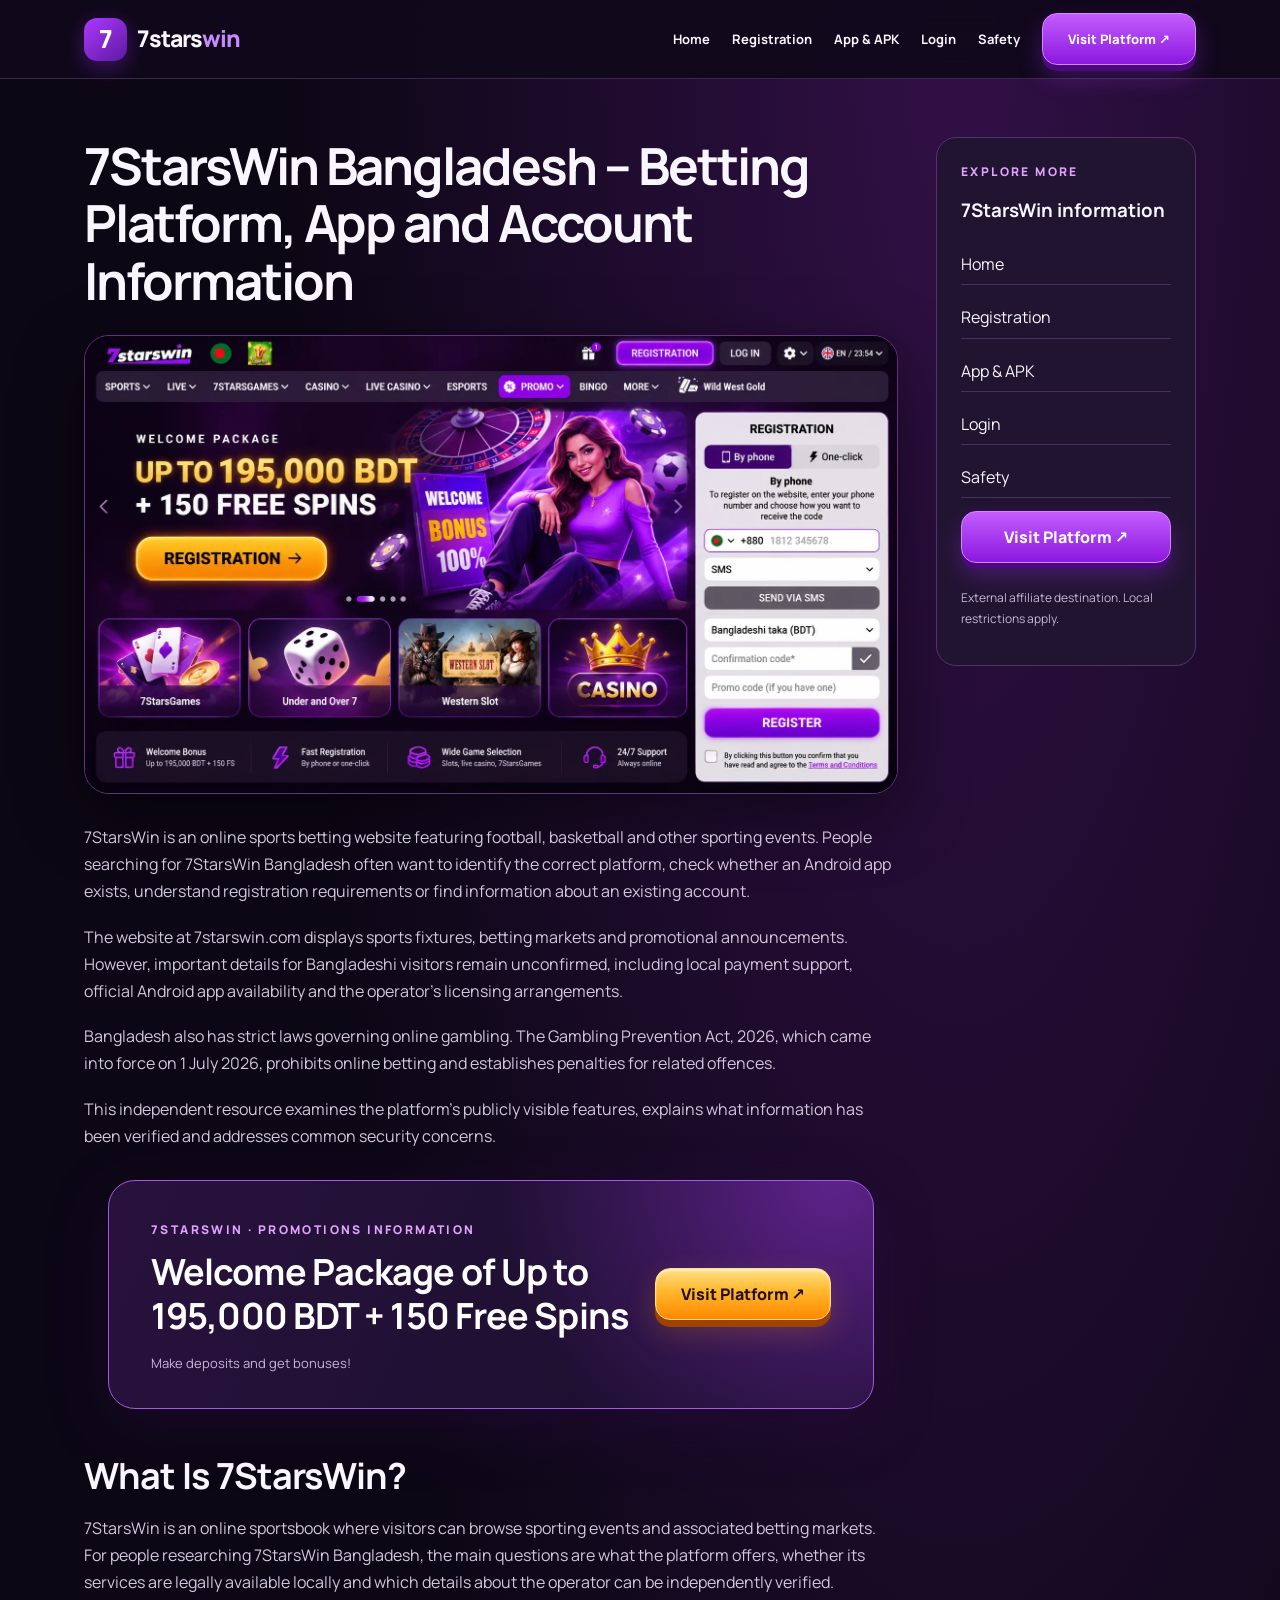
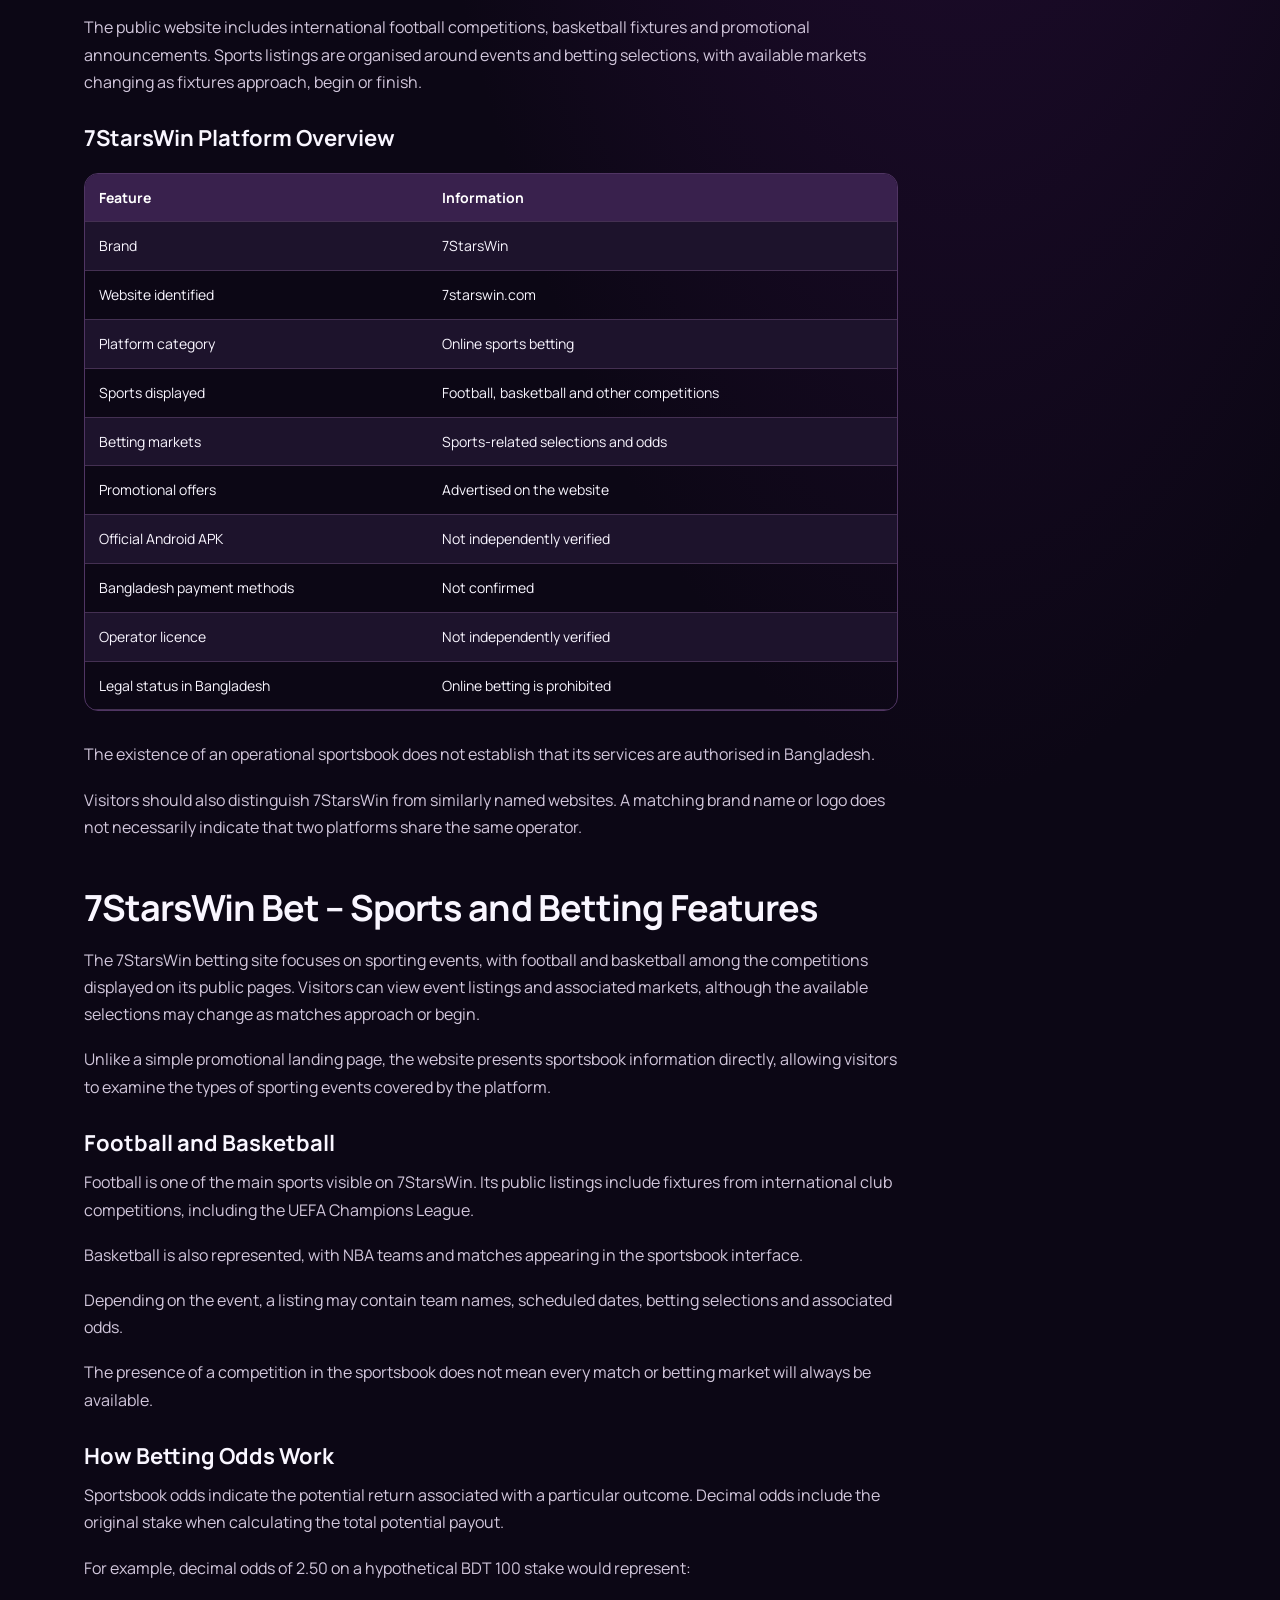
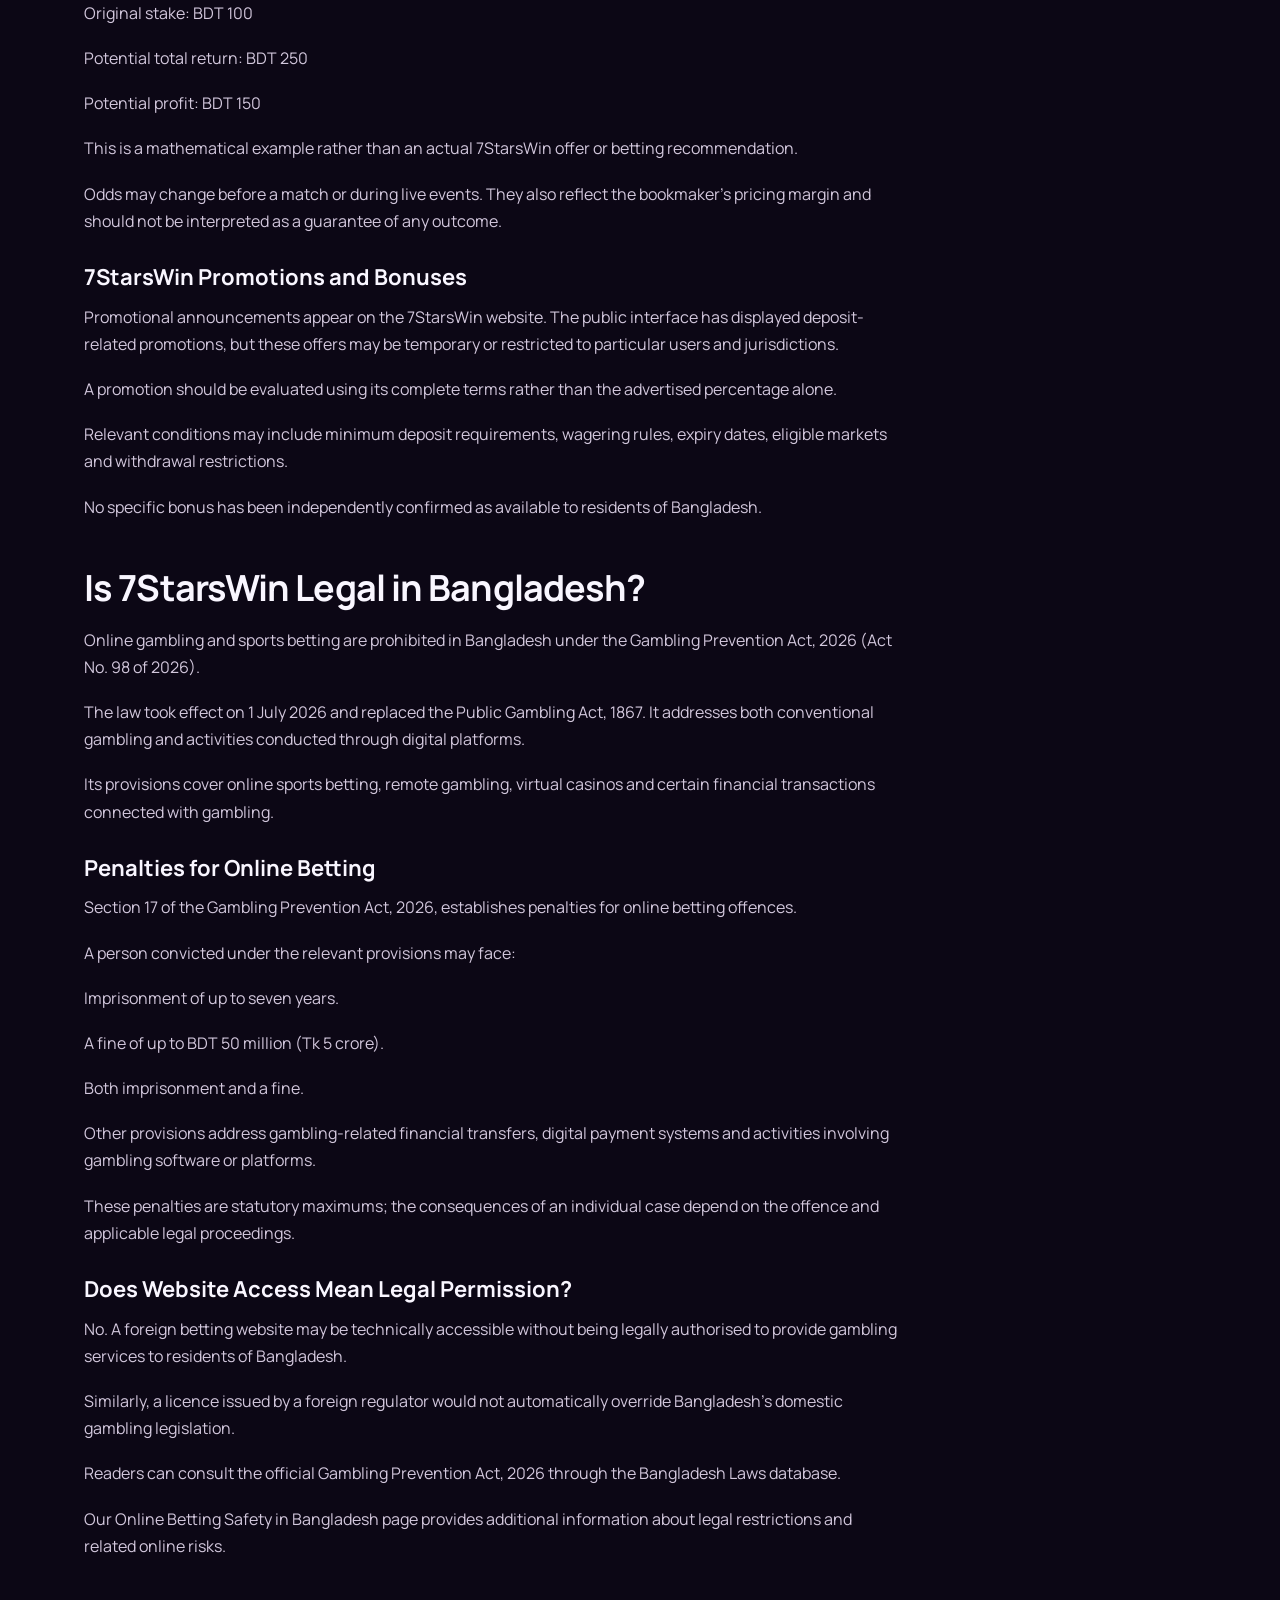
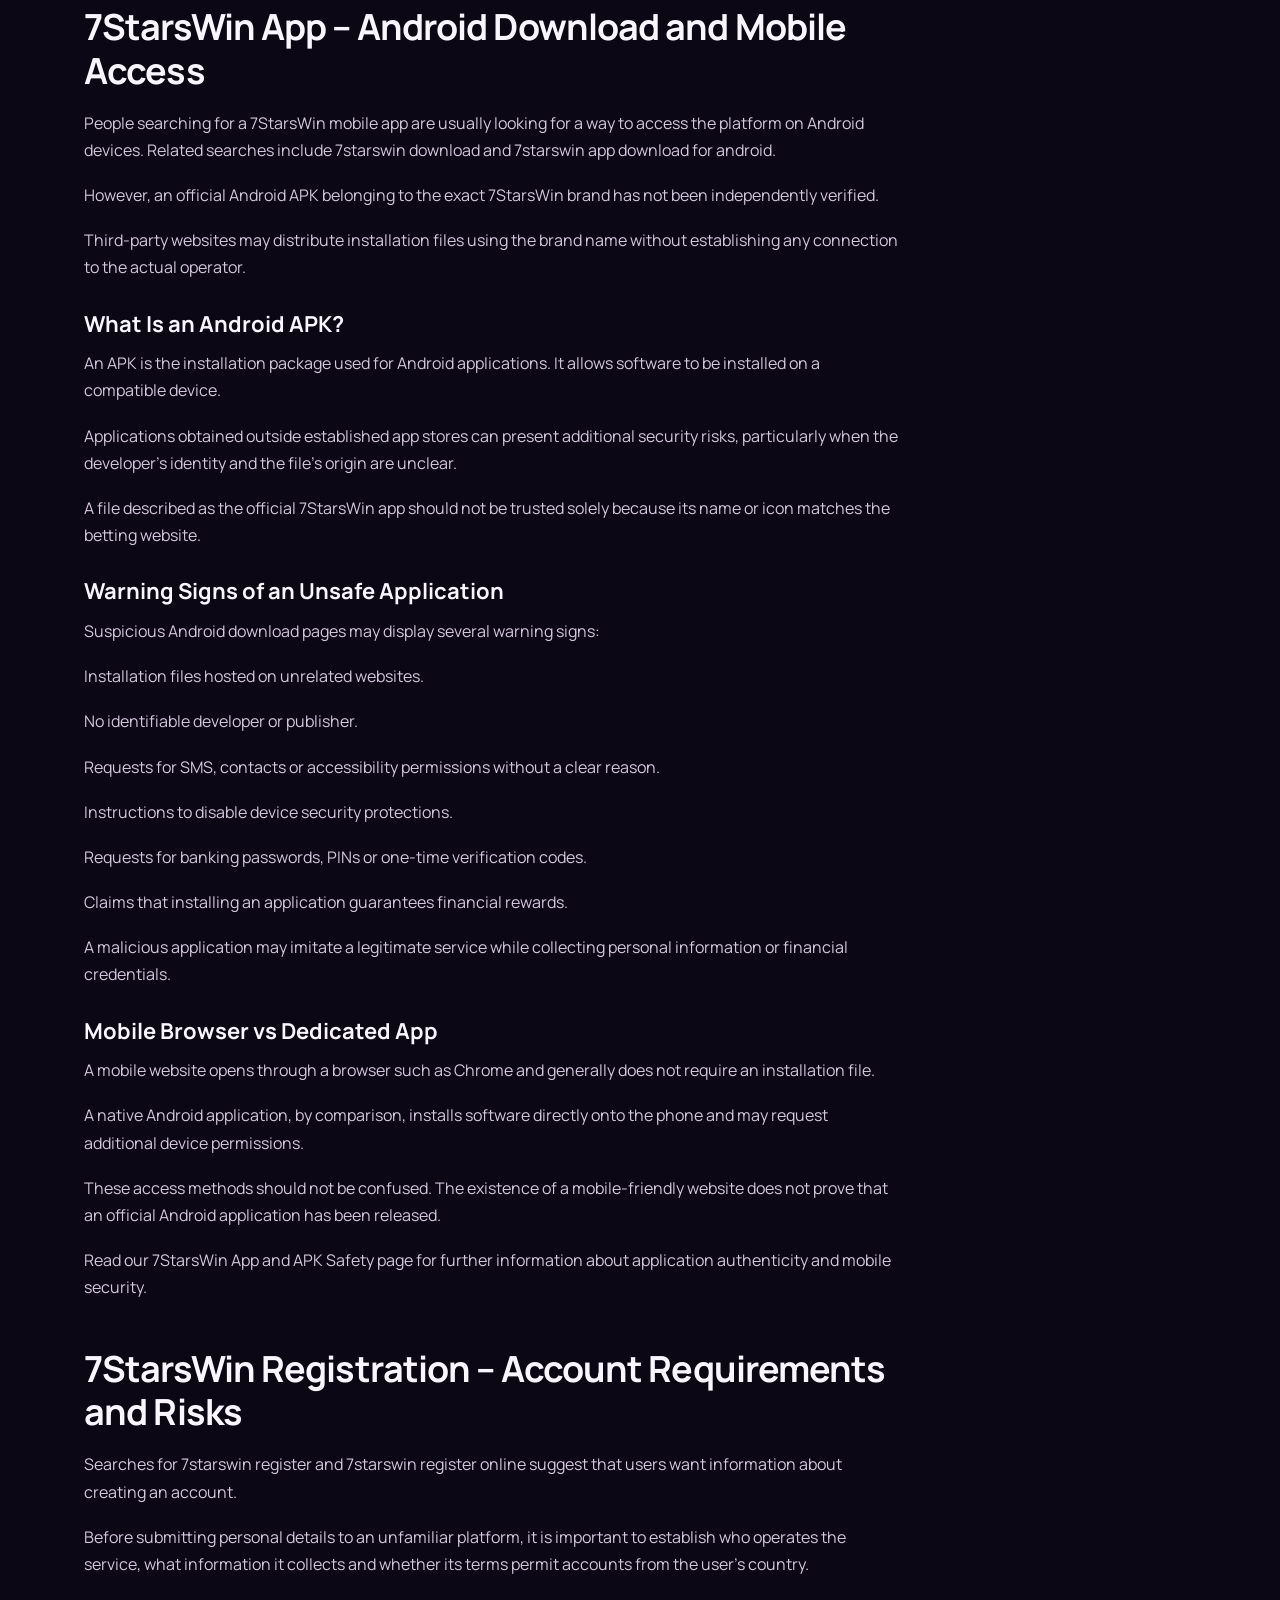
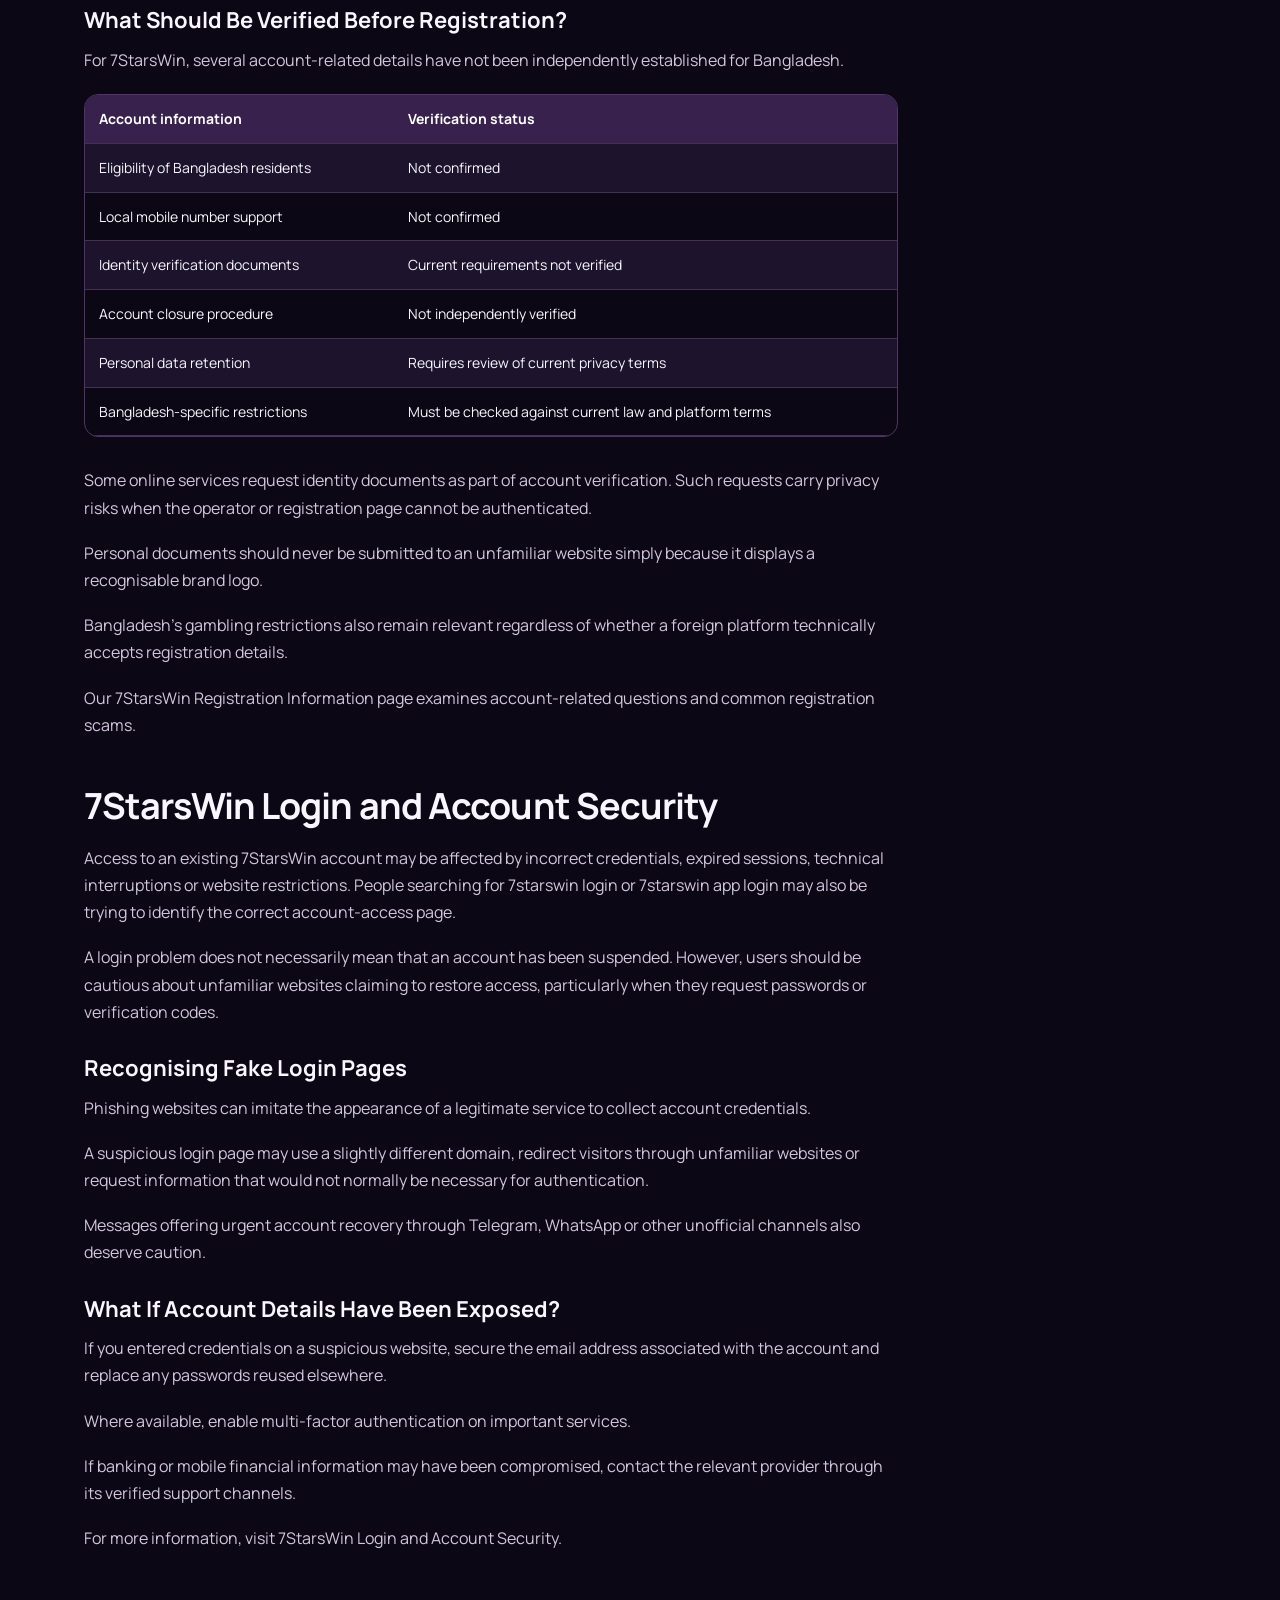
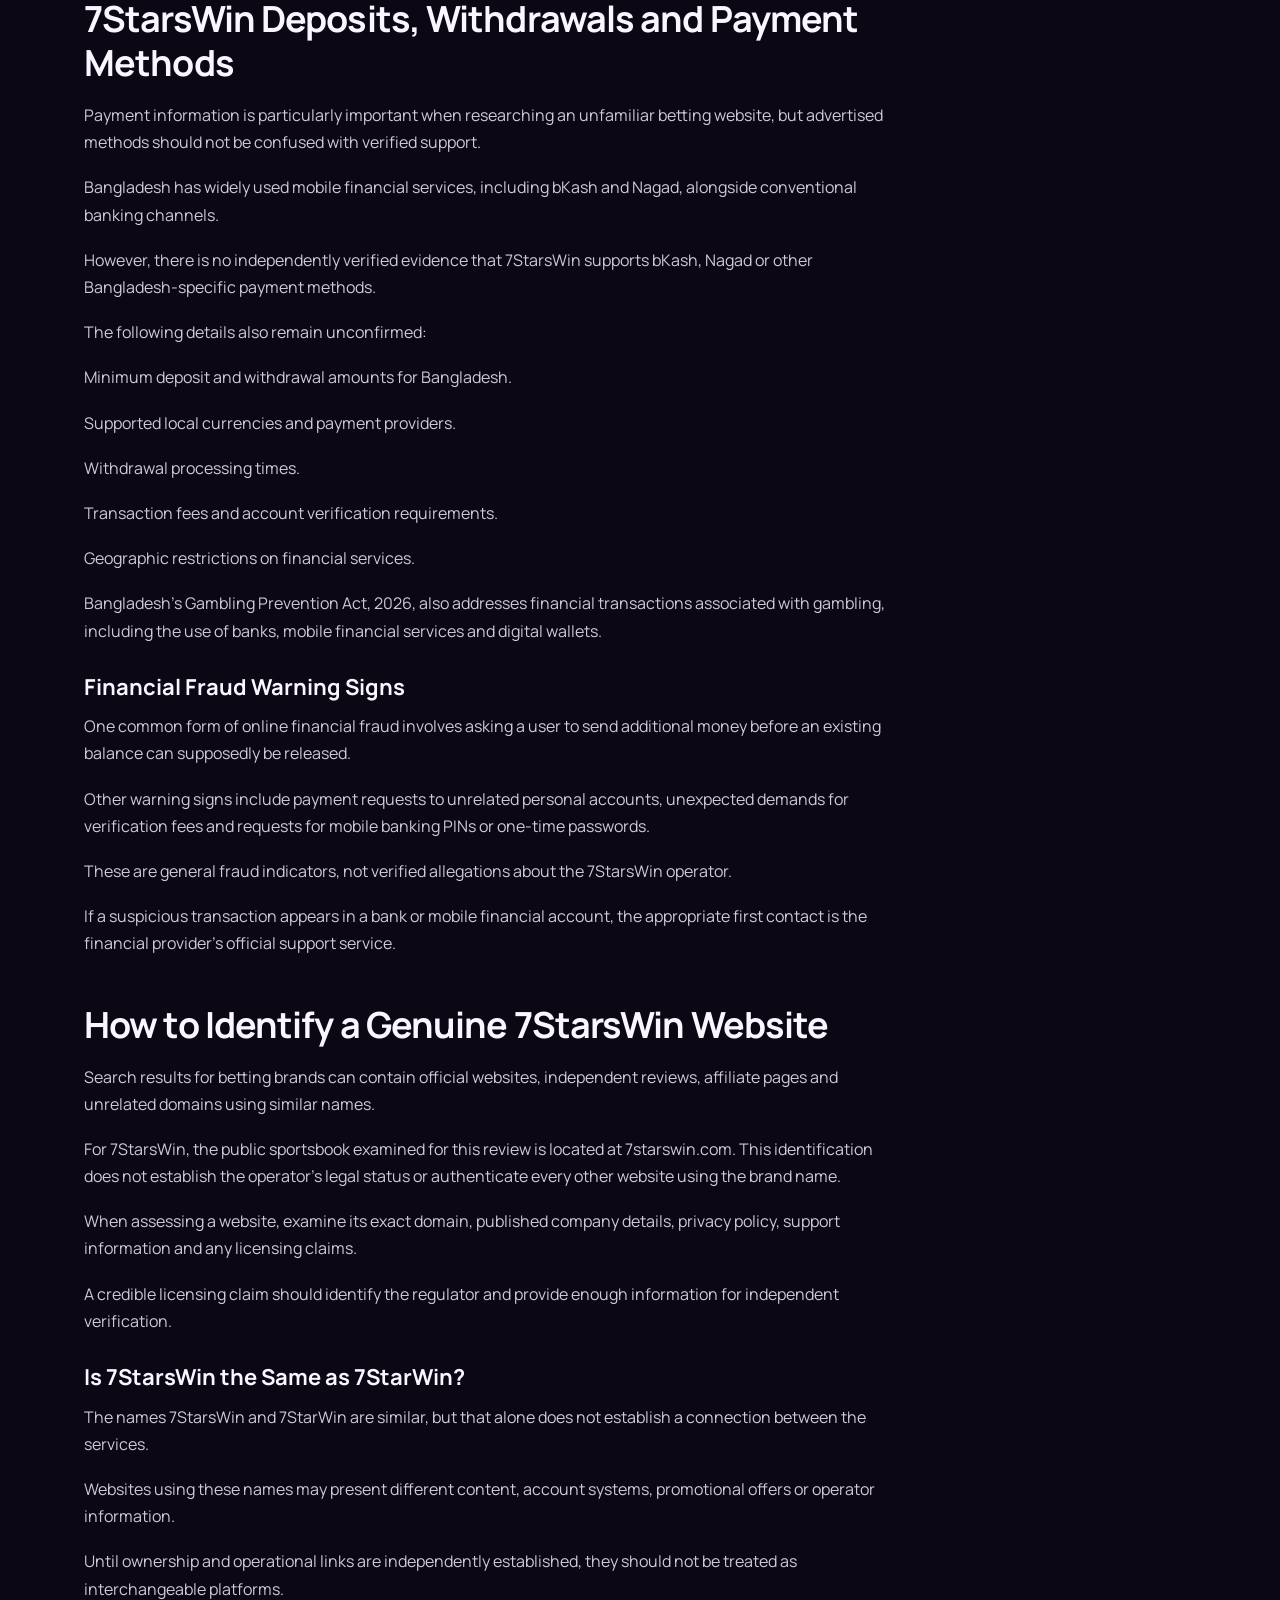
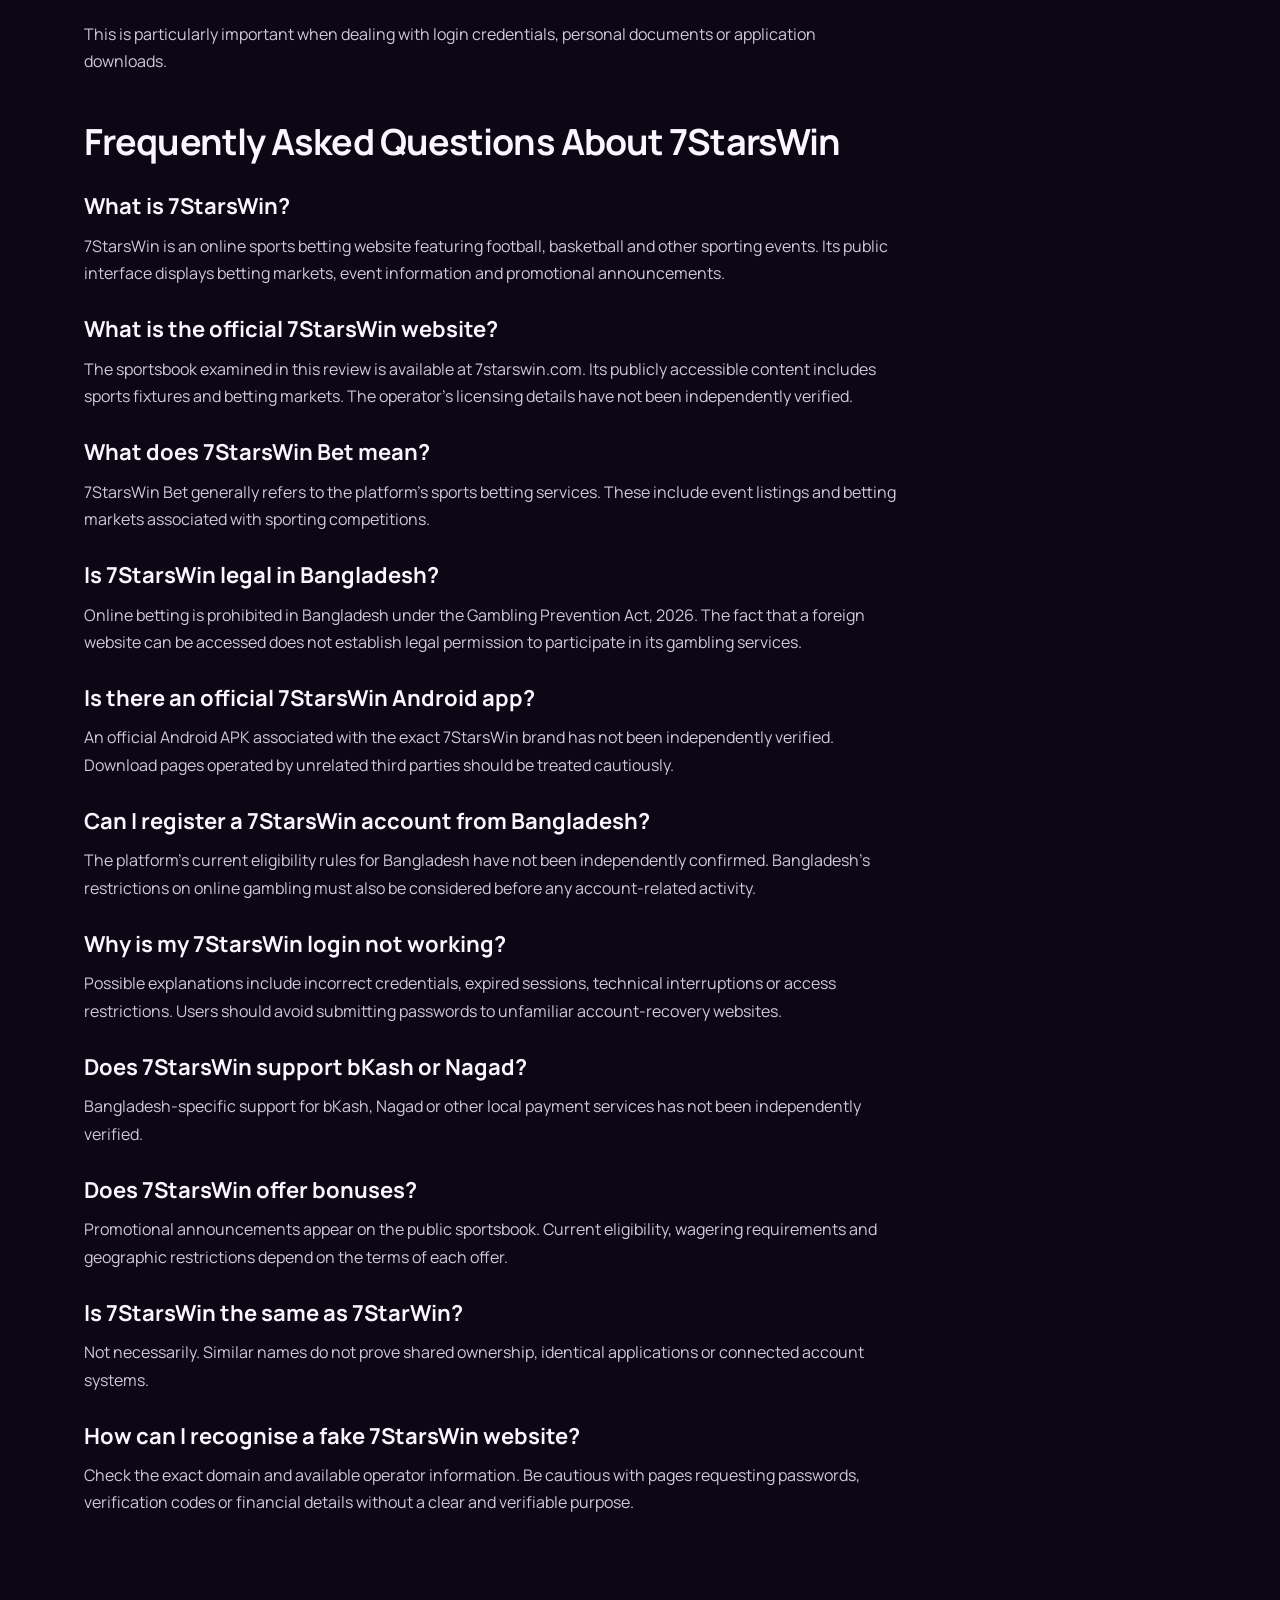
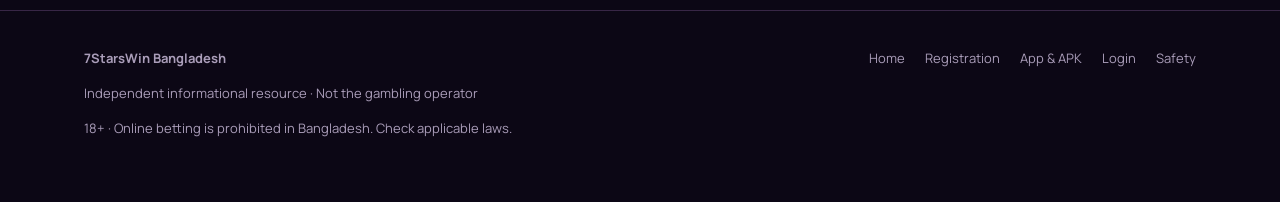
==== commit 49ad1b6d: "Update welcome bonus blocks across all pages" ====
--- a/index.html
+++ b/index.html
@@ -1,2 +1,2 @@
 <!DOCTYPE html>
-<html lang="en-BD"><head><meta charset="utf-8"/><meta content="width=device-width, initial-scale=1" name="viewport"/><title>7StarsWin Bangladesh – Betting Site, App, Login &amp; Safety</title><meta content="Explore 7StarsWin Bangladesh: sports betting features, Android app information, registration, login security, payment questions and local gambling laws." name="description"/><meta content="0uFd1ElsjOmUGyEy8n8kmBEcoYsldbgc4CepQYdx-HI" name="google-site-verification"/><link href="https://7stars-win.org/" rel="canonical"/><meta content="7StarsWin Bangladesh – Betting Site, App, Login &amp; Safety" property="og:title"/><meta content="Explore 7StarsWin Bangladesh: sports betting features, Android app information, registration, login security, payment questions and local gambling laws." property="og:description"/><meta content="https://7stars-win.org/" property="og:url"/><meta content="website" property="og:type"/><meta content="#130a20" name="theme-color"/><link href="/assets/favicon.svg" rel="icon" type="image/svg+xml"/><link href="/assets/styles.css" rel="stylesheet"/><script defer="" src="/assets/app.js"></script></head><body><header class="site-header"><div class="wrap nav"><a aria-label="7StarsWin Bangladesh home" class="brand" href="/"><span class="brand-mark">7</span><span>7stars<span>win</span></span></a><button aria-expanded="false" aria-label="Open navigation" class="menu-toggle" type="button">☰</button><nav aria-label="Main navigation" class="navlinks"><a href="/">Home</a><a href="/register/">Registration</a><a href="/app/">App &amp; APK</a><a href="/login/">Login</a><a href="/safety/">Safety</a><a class="btn btn-purple" href="/visit-7stars/" rel="nofollow sponsored">Visit Platform ↗</a></nav></div></header><main><div class="wrap article-layout"><article class="article-content"><h1>7StarsWin Bangladesh – Betting Platform, App and Account Information</h1><figure class="preview article-preview"><img alt="7StarsWin sportsbook interface with game categories and Bangladesh registration panel" loading="lazy" src="/assets/platform-preview.webp"/></figure><p>7StarsWin is an online sports betting website featuring football, basketball and other sporting events. People searching for 7StarsWin Bangladesh often want to identify the correct platform, check whether an Android app exists, understand registration requirements or find information about an existing account.</p><p>The website at 7starswin.com displays sports fixtures, betting markets and promotional announcements. However, important details for Bangladeshi visitors remain unconfirmed, including local payment support, official Android app availability and the operator's licensing arrangements.</p><p>Bangladesh also has strict laws governing online gambling. The Gambling Prevention Act, 2026, which came into force on 1 July 2026, prohibits online betting and establishes penalties for related offences.</p><p>This independent resource examines the platform's publicly visible features, explains what information has been verified and addresses common security concerns.</p><section class="wrap"><div class="bonus"><div class="bonus-grid"><div><span class="eyebrow">7StarsWin · Promotions information</span><h2>Explore advertised offers and their terms</h2><p class="small">Bonus availability for Bangladesh has not been independently verified. Review eligibility, restrictions and current terms.</p></div><a class="btn" href="/visit-7stars/" rel="nofollow sponsored">Visit Platform ↗</a></div></div></section><h2>What Is 7StarsWin?</h2><p>7StarsWin is an online sportsbook where visitors can browse sporting events and associated betting markets. For people researching 7StarsWin Bangladesh, the main questions are what the platform offers, whether its services are legally available locally and which details about the operator can be independently verified.</p><p>The public website includes international football competitions, basketball fixtures and promotional announcements. Sports listings are organised around events and betting selections, with available markets changing as fixtures approach, begin or finish.</p><h3>7StarsWin Platform Overview</h3><div class="table-scroll"><table><tr><th>Feature</th><th>Information</th></tr><tr><td>Brand</td><td>7StarsWin</td></tr><tr><td>Website identified</td><td>7starswin.com</td></tr><tr><td>Platform category</td><td>Online sports betting</td></tr><tr><td>Sports displayed</td><td>Football, basketball and other competitions</td></tr><tr><td>Betting markets</td><td>Sports-related selections and odds</td></tr><tr><td>Promotional offers</td><td>Advertised on the website</td></tr><tr><td>Official Android APK</td><td>Not independently verified</td></tr><tr><td>Bangladesh payment methods</td><td>Not confirmed</td></tr><tr><td>Operator licence</td><td>Not independently verified</td></tr><tr><td>Legal status in Bangladesh</td><td>Online betting is prohibited</td></tr></table></div><p>The existence of an operational sportsbook does not establish that its services are authorised in Bangladesh.</p><p>Visitors should also distinguish 7StarsWin from similarly named websites. A matching brand name or logo does not necessarily indicate that two platforms share the same operator.</p><h2>7StarsWin Bet – Sports and Betting Features</h2><p>The 7StarsWin betting site focuses on sporting events, with football and basketball among the competitions displayed on its public pages. Visitors can view event listings and associated markets, although the available selections may change as matches approach or begin.</p><p>Unlike a simple promotional landing page, the website presents sportsbook information directly, allowing visitors to examine the types of sporting events covered by the platform.</p><h3>Football and Basketball</h3><p>Football is one of the main sports visible on 7StarsWin. Its public listings include fixtures from international club competitions, including the UEFA Champions League.</p><p>Basketball is also represented, with NBA teams and matches appearing in the sportsbook interface.</p><p>Depending on the event, a listing may contain team names, scheduled dates, betting selections and associated odds.</p><p>The presence of a competition in the sportsbook does not mean every match or betting market will always be available.</p><h3>How Betting Odds Work</h3><p>Sportsbook odds indicate the potential return associated with a particular outcome. Decimal odds include the original stake when calculating the total potential payout.</p><p>For example, decimal odds of 2.50 on a hypothetical BDT 100 stake would represent:</p><p>Original stake: BDT 100</p><p>Potential total return: BDT 250</p><p>Potential profit: BDT 150</p><p>This is a mathematical example rather than an actual 7StarsWin offer or betting recommendation.</p><p>Odds may change before a match or during live events. They also reflect the bookmaker's pricing margin and should not be interpreted as a guarantee of any outcome.</p><h3>7StarsWin Promotions and Bonuses</h3><p>Promotional announcements appear on the 7StarsWin website. The public interface has displayed deposit-related promotions, but these offers may be temporary or restricted to particular users and jurisdictions.</p><p>A promotion should be evaluated using its complete terms rather than the advertised percentage alone.</p><p>Relevant conditions may include minimum deposit requirements, wagering rules, expiry dates, eligible markets and withdrawal restrictions.</p><p>No specific bonus has been independently confirmed as available to residents of Bangladesh.</p><h2>Is 7StarsWin Legal in Bangladesh?</h2><p>Online gambling and sports betting are prohibited in Bangladesh under the Gambling Prevention Act, 2026 (Act No. 98 of 2026).</p><p>The law took effect on 1 July 2026 and replaced the Public Gambling Act, 1867. It addresses both conventional gambling and activities conducted through digital platforms.</p><p>Its provisions cover online sports betting, remote gambling, virtual casinos and certain financial transactions connected with gambling.</p><h3>Penalties for Online Betting</h3><p>Section 17 of the Gambling Prevention Act, 2026, establishes penalties for online betting offences.</p><p>A person convicted under the relevant provisions may face:</p><p>Imprisonment of up to seven years.</p><p>A fine of up to BDT 50 million (Tk 5 crore).</p><p>Both imprisonment and a fine.</p><p>Other provisions address gambling-related financial transfers, digital payment systems and activities involving gambling software or platforms.</p><p>These penalties are statutory maximums; the consequences of an individual case depend on the offence and applicable legal proceedings.</p><h3>Does Website Access Mean Legal Permission?</h3><p>No. A foreign betting website may be technically accessible without being legally authorised to provide gambling services to residents of Bangladesh.</p><p>Similarly, a licence issued by a foreign regulator would not automatically override Bangladesh's domestic gambling legislation.</p><p>Readers can consult the official Gambling Prevention Act, 2026 through the Bangladesh Laws database.</p><p>Our Online Betting Safety in Bangladesh page provides additional information about legal restrictions and related online risks.</p><h2>7StarsWin App – Android Download and Mobile Access</h2><p>People searching for a 7StarsWin mobile app are usually looking for a way to access the platform on Android devices. Related searches include 7starswin download and 7starswin app download for android.</p><p>However, an official Android APK belonging to the exact 7StarsWin brand has not been independently verified.</p><p>Third-party websites may distribute installation files using the brand name without establishing any connection to the actual operator.</p><h3>What Is an Android APK?</h3><p>An APK is the installation package used for Android applications. It allows software to be installed on a compatible device.</p><p>Applications obtained outside established app stores can present additional security risks, particularly when the developer's identity and the file's origin are unclear.</p><p>A file described as the official 7StarsWin app should not be trusted solely because its name or icon matches the betting website.</p><h3>Warning Signs of an Unsafe Application</h3><p>Suspicious Android download pages may display several warning signs:</p><p>Installation files hosted on unrelated websites.</p><p>No identifiable developer or publisher.</p><p>Requests for SMS, contacts or accessibility permissions without a clear reason.</p><p>Instructions to disable device security protections.</p><p>Requests for banking passwords, PINs or one-time verification codes.</p><p>Claims that installing an application guarantees financial rewards.</p><p>A malicious application may imitate a legitimate service while collecting personal information or financial credentials.</p><h3>Mobile Browser vs Dedicated App</h3><p>A mobile website opens through a browser such as Chrome and generally does not require an installation file.</p><p>A native Android application, by comparison, installs software directly onto the phone and may request additional device permissions.</p><p>These access methods should not be confused. The existence of a mobile-friendly website does not prove that an official Android application has been released.</p><p>Read our 7StarsWin App and APK Safety page for further information about application authenticity and mobile security.</p><h2>7StarsWin Registration – Account Requirements and Risks</h2><p>Searches for 7starswin register and 7starswin register online suggest that users want information about creating an account.</p><p>Before submitting personal details to an unfamiliar platform, it is important to establish who operates the service, what information it collects and whether its terms permit accounts from the user's country.</p><h3>What Should Be Verified Before Registration?</h3><p>For 7StarsWin, several account-related details have not been independently established for Bangladesh.</p><div class="table-scroll"><table><tr><th>Account information</th><th>Verification status</th></tr><tr><td>Eligibility of Bangladesh residents</td><td>Not confirmed</td></tr><tr><td>Local mobile number support</td><td>Not confirmed</td></tr><tr><td>Identity verification documents</td><td>Current requirements not verified</td></tr><tr><td>Account closure procedure</td><td>Not independently verified</td></tr><tr><td>Personal data retention</td><td>Requires review of current privacy terms</td></tr><tr><td>Bangladesh-specific restrictions</td><td>Must be checked against current law and platform terms</td></tr></table></div><p>Some online services request identity documents as part of account verification. Such requests carry privacy risks when the operator or registration page cannot be authenticated.</p><p>Personal documents should never be submitted to an unfamiliar website simply because it displays a recognisable brand logo.</p><p>Bangladesh's gambling restrictions also remain relevant regardless of whether a foreign platform technically accepts registration details.</p><p>Our 7StarsWin Registration Information page examines account-related questions and common registration scams.</p><h2>7StarsWin Login and Account Security</h2><p>Access to an existing 7StarsWin account may be affected by incorrect credentials, expired sessions, technical interruptions or website restrictions. People searching for 7starswin login or 7starswin app login may also be trying to identify the correct account-access page.</p><p>A login problem does not necessarily mean that an account has been suspended. However, users should be cautious about unfamiliar websites claiming to restore access, particularly when they request passwords or verification codes.</p><h3>Recognising Fake Login Pages</h3><p>Phishing websites can imitate the appearance of a legitimate service to collect account credentials.</p><p>A suspicious login page may use a slightly different domain, redirect visitors through unfamiliar websites or request information that would not normally be necessary for authentication.</p><p>Messages offering urgent account recovery through Telegram, WhatsApp or other unofficial channels also deserve caution.</p><h3>What If Account Details Have Been Exposed?</h3><p>If you entered credentials on a suspicious website, secure the email address associated with the account and replace any passwords reused elsewhere.</p><p>Where available, enable multi-factor authentication on important services.</p><p>If banking or mobile financial information may have been compromised, contact the relevant provider through its verified support channels.</p><p>For more information, visit 7StarsWin Login and Account Security.</p><h2>7StarsWin Deposits, Withdrawals and Payment Methods</h2><p>Payment information is particularly important when researching an unfamiliar betting website, but advertised methods should not be confused with verified support.</p><p>Bangladesh has widely used mobile financial services, including bKash and Nagad, alongside conventional banking channels.</p><p>However, there is no independently verified evidence that 7StarsWin supports bKash, Nagad or other Bangladesh-specific payment methods.</p><p>The following details also remain unconfirmed:</p><p>Minimum deposit and withdrawal amounts for Bangladesh.</p><p>Supported local currencies and payment providers.</p><p>Withdrawal processing times.</p><p>Transaction fees and account verification requirements.</p><p>Geographic restrictions on financial services.</p><p>Bangladesh's Gambling Prevention Act, 2026, also addresses financial transactions associated with gambling, including the use of banks, mobile financial services and digital wallets.</p><h3>Financial Fraud Warning Signs</h3><p>One common form of online financial fraud involves asking a user to send additional money before an existing balance can supposedly be released.</p><p>Other warning signs include payment requests to unrelated personal accounts, unexpected demands for verification fees and requests for mobile banking PINs or one-time passwords.</p><p>These are general fraud indicators, not verified allegations about the 7StarsWin operator.</p><p>If a suspicious transaction appears in a bank or mobile financial account, the appropriate first contact is the financial provider's official support service.</p><h2>How to Identify a Genuine 7StarsWin Website</h2><p>Search results for betting brands can contain official websites, independent reviews, affiliate pages and unrelated domains using similar names.</p><p>For 7StarsWin, the public sportsbook examined for this review is located at 7starswin.com. This identification does not establish the operator's legal status or authenticate every other website using the brand name.</p><p>When assessing a website, examine its exact domain, published company details, privacy policy, support information and any licensing claims.</p><p>A credible licensing claim should identify the regulator and provide enough information for independent verification.</p><h3>Is 7StarsWin the Same as 7StarWin?</h3><p>The names 7StarsWin and 7StarWin are similar, but that alone does not establish a connection between the services.</p><p>Websites using these names may present different content, account systems, promotional offers or operator information.</p><p>Until ownership and operational links are independently established, they should not be treated as interchangeable platforms.</p><p>This is particularly important when dealing with login credentials, personal documents or application downloads.</p><h2>Frequently Asked Questions About 7StarsWin</h2><h3>What is 7StarsWin?</h3><p>7StarsWin is an online sports betting website featuring football, basketball and other sporting events. Its public interface displays betting markets, event information and promotional announcements.</p><h3>What is the official 7StarsWin website?</h3><p>The sportsbook examined in this review is available at 7starswin.com. Its publicly accessible content includes sports fixtures and betting markets. The operator's licensing details have not been independently verified.</p><h3>What does 7StarsWin Bet mean?</h3><p>7StarsWin Bet generally refers to the platform's sports betting services. These include event listings and betting markets associated with sporting competitions.</p><h3>Is 7StarsWin legal in Bangladesh?</h3><p>Online betting is prohibited in Bangladesh under the Gambling Prevention Act, 2026. The fact that a foreign website can be accessed does not establish legal permission to participate in its gambling services.</p><h3>Is there an official 7StarsWin Android app?</h3><p>An official Android APK associated with the exact 7StarsWin brand has not been independently verified. Download pages operated by unrelated third parties should be treated cautiously.</p><h3>Can I register a 7StarsWin account from Bangladesh?</h3><p>The platform's current eligibility rules for Bangladesh have not been independently confirmed. Bangladesh's restrictions on online gambling must also be considered before any account-related activity.</p><h3>Why is my 7StarsWin login not working?</h3><p>Possible explanations include incorrect credentials, expired sessions, technical interruptions or access restrictions. Users should avoid submitting passwords to unfamiliar account-recovery websites.</p><h3>Does 7StarsWin support bKash or Nagad?</h3><p>Bangladesh-specific support for bKash, Nagad or other local payment services has not been independently verified.</p><h3>Does 7StarsWin offer bonuses?</h3><p>Promotional announcements appear on the public sportsbook. Current eligibility, wagering requirements and geographic restrictions depend on the terms of each offer.</p><h3>Is 7StarsWin the same as 7StarWin?</h3><p>Not necessarily. Similar names do not prove shared ownership, identical applications or connected account systems.</p><h3>How can I recognise a fake 7StarsWin website?</h3><p>Check the exact domain and available operator information. Be cautious with pages requesting passwords, verification codes or financial details without a clear and verifiable purpose.</p></article><aside class="article-aside"><span class="eyebrow">Explore more</span><h3>7StarsWin information</h3><a href="/">Home</a><a href="/register/">Registration</a><a href="/app/">App &amp; APK</a><a href="/login/">Login</a><a href="/safety/">Safety</a><a class="btn btn-purple" href="/visit-7stars/" rel="nofollow sponsored">Visit Platform ↗</a><p>External affiliate destination. Local restrictions apply.</p></aside></div></main><footer class="footer"><div class="wrap footer-flex"><div><strong>7StarsWin Bangladesh</strong><p>Independent informational resource · Not the gambling operator</p><p>18+ · Online betting is prohibited in Bangladesh. Check applicable laws.</p></div><nav aria-label="Footer navigation" class="footer-links"><a href="/">Home</a><a href="/register/">Registration</a><a href="/app/">App &amp; APK</a><a href="/login/">Login</a><a href="/safety/">Safety</a></nav></div></footer></body></html>+<html lang="en-BD"><head><meta charset="utf-8"/><meta content="width=device-width, initial-scale=1" name="viewport"/><title>7StarsWin Bangladesh – Betting Site, App, Login &amp; Safety</title><meta content="Explore 7StarsWin Bangladesh: sports betting features, Android app information, registration, login security, payment questions and local gambling laws." name="description"/><meta content="0uFd1ElsjOmUGyEy8n8kmBEcoYsldbgc4CepQYdx-HI" name="google-site-verification"/><link href="https://7stars-win.org/" rel="canonical"/><meta content="7StarsWin Bangladesh – Betting Site, App, Login &amp; Safety" property="og:title"/><meta content="Explore 7StarsWin Bangladesh: sports betting features, Android app information, registration, login security, payment questions and local gambling laws." property="og:description"/><meta content="https://7stars-win.org/" property="og:url"/><meta content="website" property="og:type"/><meta content="#130a20" name="theme-color"/><link href="/assets/favicon.svg" rel="icon" type="image/svg+xml"/><link href="/assets/styles.css" rel="stylesheet"/><script defer="" src="/assets/app.js"></script></head><body><header class="site-header"><div class="wrap nav"><a aria-label="7StarsWin Bangladesh home" class="brand" href="/"><span class="brand-mark">7</span><span>7stars<span>win</span></span></a><button aria-expanded="false" aria-label="Open navigation" class="menu-toggle" type="button">☰</button><nav aria-label="Main navigation" class="navlinks"><a href="/">Home</a><a href="/register/">Registration</a><a href="/app/">App &amp; APK</a><a href="/login/">Login</a><a href="/safety/">Safety</a><a class="btn btn-purple" href="/visit-7stars/" rel="nofollow sponsored">Visit Platform ↗</a></nav></div></header><main><div class="wrap article-layout"><article class="article-content"><h1>7StarsWin Bangladesh – Betting Platform, App and Account Information</h1><figure class="preview article-preview"><img alt="7StarsWin sportsbook interface with game categories and Bangladesh registration panel" loading="lazy" src="/assets/platform-preview.webp"/></figure><p>7StarsWin is an online sports betting website featuring football, basketball and other sporting events. People searching for 7StarsWin Bangladesh often want to identify the correct platform, check whether an Android app exists, understand registration requirements or find information about an existing account.</p><p>The website at 7starswin.com displays sports fixtures, betting markets and promotional announcements. However, important details for Bangladeshi visitors remain unconfirmed, including local payment support, official Android app availability and the operator's licensing arrangements.</p><p>Bangladesh also has strict laws governing online gambling. The Gambling Prevention Act, 2026, which came into force on 1 July 2026, prohibits online betting and establishes penalties for related offences.</p><p>This independent resource examines the platform's publicly visible features, explains what information has been verified and addresses common security concerns.</p><section class="wrap"><div class="bonus"><div class="bonus-grid"><div><span class="eyebrow">7StarsWin · Promotions information</span><h2>Welcome Package of Up to 195,000 BDT + 150 Free Spins</h2><p class="small">Make deposits and get bonuses!</p></div><a class="btn" href="/visit-7stars/" rel="nofollow sponsored">Visit Platform ↗</a></div></div></section><h2>What Is 7StarsWin?</h2><p>7StarsWin is an online sportsbook where visitors can browse sporting events and associated betting markets. For people researching 7StarsWin Bangladesh, the main questions are what the platform offers, whether its services are legally available locally and which details about the operator can be independently verified.</p><p>The public website includes international football competitions, basketball fixtures and promotional announcements. Sports listings are organised around events and betting selections, with available markets changing as fixtures approach, begin or finish.</p><h3>7StarsWin Platform Overview</h3><div class="table-scroll"><table><tr><th>Feature</th><th>Information</th></tr><tr><td>Brand</td><td>7StarsWin</td></tr><tr><td>Website identified</td><td>7starswin.com</td></tr><tr><td>Platform category</td><td>Online sports betting</td></tr><tr><td>Sports displayed</td><td>Football, basketball and other competitions</td></tr><tr><td>Betting markets</td><td>Sports-related selections and odds</td></tr><tr><td>Promotional offers</td><td>Advertised on the website</td></tr><tr><td>Official Android APK</td><td>Not independently verified</td></tr><tr><td>Bangladesh payment methods</td><td>Not confirmed</td></tr><tr><td>Operator licence</td><td>Not independently verified</td></tr><tr><td>Legal status in Bangladesh</td><td>Online betting is prohibited</td></tr></table></div><p>The existence of an operational sportsbook does not establish that its services are authorised in Bangladesh.</p><p>Visitors should also distinguish 7StarsWin from similarly named websites. A matching brand name or logo does not necessarily indicate that two platforms share the same operator.</p><h2>7StarsWin Bet – Sports and Betting Features</h2><p>The 7StarsWin betting site focuses on sporting events, with football and basketball among the competitions displayed on its public pages. Visitors can view event listings and associated markets, although the available selections may change as matches approach or begin.</p><p>Unlike a simple promotional landing page, the website presents sportsbook information directly, allowing visitors to examine the types of sporting events covered by the platform.</p><h3>Football and Basketball</h3><p>Football is one of the main sports visible on 7StarsWin. Its public listings include fixtures from international club competitions, including the UEFA Champions League.</p><p>Basketball is also represented, with NBA teams and matches appearing in the sportsbook interface.</p><p>Depending on the event, a listing may contain team names, scheduled dates, betting selections and associated odds.</p><p>The presence of a competition in the sportsbook does not mean every match or betting market will always be available.</p><h3>How Betting Odds Work</h3><p>Sportsbook odds indicate the potential return associated with a particular outcome. Decimal odds include the original stake when calculating the total potential payout.</p><p>For example, decimal odds of 2.50 on a hypothetical BDT 100 stake would represent:</p><p>Original stake: BDT 100</p><p>Potential total return: BDT 250</p><p>Potential profit: BDT 150</p><p>This is a mathematical example rather than an actual 7StarsWin offer or betting recommendation.</p><p>Odds may change before a match or during live events. They also reflect the bookmaker's pricing margin and should not be interpreted as a guarantee of any outcome.</p><h3>7StarsWin Promotions and Bonuses</h3><p>Promotional announcements appear on the 7StarsWin website. The public interface has displayed deposit-related promotions, but these offers may be temporary or restricted to particular users and jurisdictions.</p><p>A promotion should be evaluated using its complete terms rather than the advertised percentage alone.</p><p>Relevant conditions may include minimum deposit requirements, wagering rules, expiry dates, eligible markets and withdrawal restrictions.</p><p>No specific bonus has been independently confirmed as available to residents of Bangladesh.</p><h2>Is 7StarsWin Legal in Bangladesh?</h2><p>Online gambling and sports betting are prohibited in Bangladesh under the Gambling Prevention Act, 2026 (Act No. 98 of 2026).</p><p>The law took effect on 1 July 2026 and replaced the Public Gambling Act, 1867. It addresses both conventional gambling and activities conducted through digital platforms.</p><p>Its provisions cover online sports betting, remote gambling, virtual casinos and certain financial transactions connected with gambling.</p><h3>Penalties for Online Betting</h3><p>Section 17 of the Gambling Prevention Act, 2026, establishes penalties for online betting offences.</p><p>A person convicted under the relevant provisions may face:</p><p>Imprisonment of up to seven years.</p><p>A fine of up to BDT 50 million (Tk 5 crore).</p><p>Both imprisonment and a fine.</p><p>Other provisions address gambling-related financial transfers, digital payment systems and activities involving gambling software or platforms.</p><p>These penalties are statutory maximums; the consequences of an individual case depend on the offence and applicable legal proceedings.</p><h3>Does Website Access Mean Legal Permission?</h3><p>No. A foreign betting website may be technically accessible without being legally authorised to provide gambling services to residents of Bangladesh.</p><p>Similarly, a licence issued by a foreign regulator would not automatically override Bangladesh's domestic gambling legislation.</p><p>Readers can consult the official Gambling Prevention Act, 2026 through the Bangladesh Laws database.</p><p>Our Online Betting Safety in Bangladesh page provides additional information about legal restrictions and related online risks.</p><h2>7StarsWin App – Android Download and Mobile Access</h2><p>People searching for a 7StarsWin mobile app are usually looking for a way to access the platform on Android devices. Related searches include 7starswin download and 7starswin app download for android.</p><p>However, an official Android APK belonging to the exact 7StarsWin brand has not been independently verified.</p><p>Third-party websites may distribute installation files using the brand name without establishing any connection to the actual operator.</p><h3>What Is an Android APK?</h3><p>An APK is the installation package used for Android applications. It allows software to be installed on a compatible device.</p><p>Applications obtained outside established app stores can present additional security risks, particularly when the developer's identity and the file's origin are unclear.</p><p>A file described as the official 7StarsWin app should not be trusted solely because its name or icon matches the betting website.</p><h3>Warning Signs of an Unsafe Application</h3><p>Suspicious Android download pages may display several warning signs:</p><p>Installation files hosted on unrelated websites.</p><p>No identifiable developer or publisher.</p><p>Requests for SMS, contacts or accessibility permissions without a clear reason.</p><p>Instructions to disable device security protections.</p><p>Requests for banking passwords, PINs or one-time verification codes.</p><p>Claims that installing an application guarantees financial rewards.</p><p>A malicious application may imitate a legitimate service while collecting personal information or financial credentials.</p><h3>Mobile Browser vs Dedicated App</h3><p>A mobile website opens through a browser such as Chrome and generally does not require an installation file.</p><p>A native Android application, by comparison, installs software directly onto the phone and may request additional device permissions.</p><p>These access methods should not be confused. The existence of a mobile-friendly website does not prove that an official Android application has been released.</p><p>Read our 7StarsWin App and APK Safety page for further information about application authenticity and mobile security.</p><h2>7StarsWin Registration – Account Requirements and Risks</h2><p>Searches for 7starswin register and 7starswin register online suggest that users want information about creating an account.</p><p>Before submitting personal details to an unfamiliar platform, it is important to establish who operates the service, what information it collects and whether its terms permit accounts from the user's country.</p><h3>What Should Be Verified Before Registration?</h3><p>For 7StarsWin, several account-related details have not been independently established for Bangladesh.</p><div class="table-scroll"><table><tr><th>Account information</th><th>Verification status</th></tr><tr><td>Eligibility of Bangladesh residents</td><td>Not confirmed</td></tr><tr><td>Local mobile number support</td><td>Not confirmed</td></tr><tr><td>Identity verification documents</td><td>Current requirements not verified</td></tr><tr><td>Account closure procedure</td><td>Not independently verified</td></tr><tr><td>Personal data retention</td><td>Requires review of current privacy terms</td></tr><tr><td>Bangladesh-specific restrictions</td><td>Must be checked against current law and platform terms</td></tr></table></div><p>Some online services request identity documents as part of account verification. Such requests carry privacy risks when the operator or registration page cannot be authenticated.</p><p>Personal documents should never be submitted to an unfamiliar website simply because it displays a recognisable brand logo.</p><p>Bangladesh's gambling restrictions also remain relevant regardless of whether a foreign platform technically accepts registration details.</p><p>Our 7StarsWin Registration Information page examines account-related questions and common registration scams.</p><h2>7StarsWin Login and Account Security</h2><p>Access to an existing 7StarsWin account may be affected by incorrect credentials, expired sessions, technical interruptions or website restrictions. People searching for 7starswin login or 7starswin app login may also be trying to identify the correct account-access page.</p><p>A login problem does not necessarily mean that an account has been suspended. However, users should be cautious about unfamiliar websites claiming to restore access, particularly when they request passwords or verification codes.</p><h3>Recognising Fake Login Pages</h3><p>Phishing websites can imitate the appearance of a legitimate service to collect account credentials.</p><p>A suspicious login page may use a slightly different domain, redirect visitors through unfamiliar websites or request information that would not normally be necessary for authentication.</p><p>Messages offering urgent account recovery through Telegram, WhatsApp or other unofficial channels also deserve caution.</p><h3>What If Account Details Have Been Exposed?</h3><p>If you entered credentials on a suspicious website, secure the email address associated with the account and replace any passwords reused elsewhere.</p><p>Where available, enable multi-factor authentication on important services.</p><p>If banking or mobile financial information may have been compromised, contact the relevant provider through its verified support channels.</p><p>For more information, visit 7StarsWin Login and Account Security.</p><h2>7StarsWin Deposits, Withdrawals and Payment Methods</h2><p>Payment information is particularly important when researching an unfamiliar betting website, but advertised methods should not be confused with verified support.</p><p>Bangladesh has widely used mobile financial services, including bKash and Nagad, alongside conventional banking channels.</p><p>However, there is no independently verified evidence that 7StarsWin supports bKash, Nagad or other Bangladesh-specific payment methods.</p><p>The following details also remain unconfirmed:</p><p>Minimum deposit and withdrawal amounts for Bangladesh.</p><p>Supported local currencies and payment providers.</p><p>Withdrawal processing times.</p><p>Transaction fees and account verification requirements.</p><p>Geographic restrictions on financial services.</p><p>Bangladesh's Gambling Prevention Act, 2026, also addresses financial transactions associated with gambling, including the use of banks, mobile financial services and digital wallets.</p><h3>Financial Fraud Warning Signs</h3><p>One common form of online financial fraud involves asking a user to send additional money before an existing balance can supposedly be released.</p><p>Other warning signs include payment requests to unrelated personal accounts, unexpected demands for verification fees and requests for mobile banking PINs or one-time passwords.</p><p>These are general fraud indicators, not verified allegations about the 7StarsWin operator.</p><p>If a suspicious transaction appears in a bank or mobile financial account, the appropriate first contact is the financial provider's official support service.</p><h2>How to Identify a Genuine 7StarsWin Website</h2><p>Search results for betting brands can contain official websites, independent reviews, affiliate pages and unrelated domains using similar names.</p><p>For 7StarsWin, the public sportsbook examined for this review is located at 7starswin.com. This identification does not establish the operator's legal status or authenticate every other website using the brand name.</p><p>When assessing a website, examine its exact domain, published company details, privacy policy, support information and any licensing claims.</p><p>A credible licensing claim should identify the regulator and provide enough information for independent verification.</p><h3>Is 7StarsWin the Same as 7StarWin?</h3><p>The names 7StarsWin and 7StarWin are similar, but that alone does not establish a connection between the services.</p><p>Websites using these names may present different content, account systems, promotional offers or operator information.</p><p>Until ownership and operational links are independently established, they should not be treated as interchangeable platforms.</p><p>This is particularly important when dealing with login credentials, personal documents or application downloads.</p><h2>Frequently Asked Questions About 7StarsWin</h2><h3>What is 7StarsWin?</h3><p>7StarsWin is an online sports betting website featuring football, basketball and other sporting events. Its public interface displays betting markets, event information and promotional announcements.</p><h3>What is the official 7StarsWin website?</h3><p>The sportsbook examined in this review is available at 7starswin.com. Its publicly accessible content includes sports fixtures and betting markets. The operator's licensing details have not been independently verified.</p><h3>What does 7StarsWin Bet mean?</h3><p>7StarsWin Bet generally refers to the platform's sports betting services. These include event listings and betting markets associated with sporting competitions.</p><h3>Is 7StarsWin legal in Bangladesh?</h3><p>Online betting is prohibited in Bangladesh under the Gambling Prevention Act, 2026. The fact that a foreign website can be accessed does not establish legal permission to participate in its gambling services.</p><h3>Is there an official 7StarsWin Android app?</h3><p>An official Android APK associated with the exact 7StarsWin brand has not been independently verified. Download pages operated by unrelated third parties should be treated cautiously.</p><h3>Can I register a 7StarsWin account from Bangladesh?</h3><p>The platform's current eligibility rules for Bangladesh have not been independently confirmed. Bangladesh's restrictions on online gambling must also be considered before any account-related activity.</p><h3>Why is my 7StarsWin login not working?</h3><p>Possible explanations include incorrect credentials, expired sessions, technical interruptions or access restrictions. Users should avoid submitting passwords to unfamiliar account-recovery websites.</p><h3>Does 7StarsWin support bKash or Nagad?</h3><p>Bangladesh-specific support for bKash, Nagad or other local payment services has not been independently verified.</p><h3>Does 7StarsWin offer bonuses?</h3><p>Promotional announcements appear on the public sportsbook. Current eligibility, wagering requirements and geographic restrictions depend on the terms of each offer.</p><h3>Is 7StarsWin the same as 7StarWin?</h3><p>Not necessarily. Similar names do not prove shared ownership, identical applications or connected account systems.</p><h3>How can I recognise a fake 7StarsWin website?</h3><p>Check the exact domain and available operator information. Be cautious with pages requesting passwords, verification codes or financial details without a clear and verifiable purpose.</p></article><aside class="article-aside"><span class="eyebrow">Explore more</span><h3>7StarsWin information</h3><a href="/">Home</a><a href="/register/">Registration</a><a href="/app/">App &amp; APK</a><a href="/login/">Login</a><a href="/safety/">Safety</a><a class="btn btn-purple" href="/visit-7stars/" rel="nofollow sponsored">Visit Platform ↗</a><p>External affiliate destination. Local restrictions apply.</p></aside></div></main><footer class="footer"><div class="wrap footer-flex"><div><strong>7StarsWin Bangladesh</strong><p>Independent informational resource · Not the gambling operator</p><p>18+ · Online betting is prohibited in Bangladesh. Check applicable laws.</p></div><nav aria-label="Footer navigation" class="footer-links"><a href="/">Home</a><a href="/register/">Registration</a><a href="/app/">App &amp; APK</a><a href="/login/">Login</a><a href="/safety/">Safety</a></nav></div></footer></body></html>
